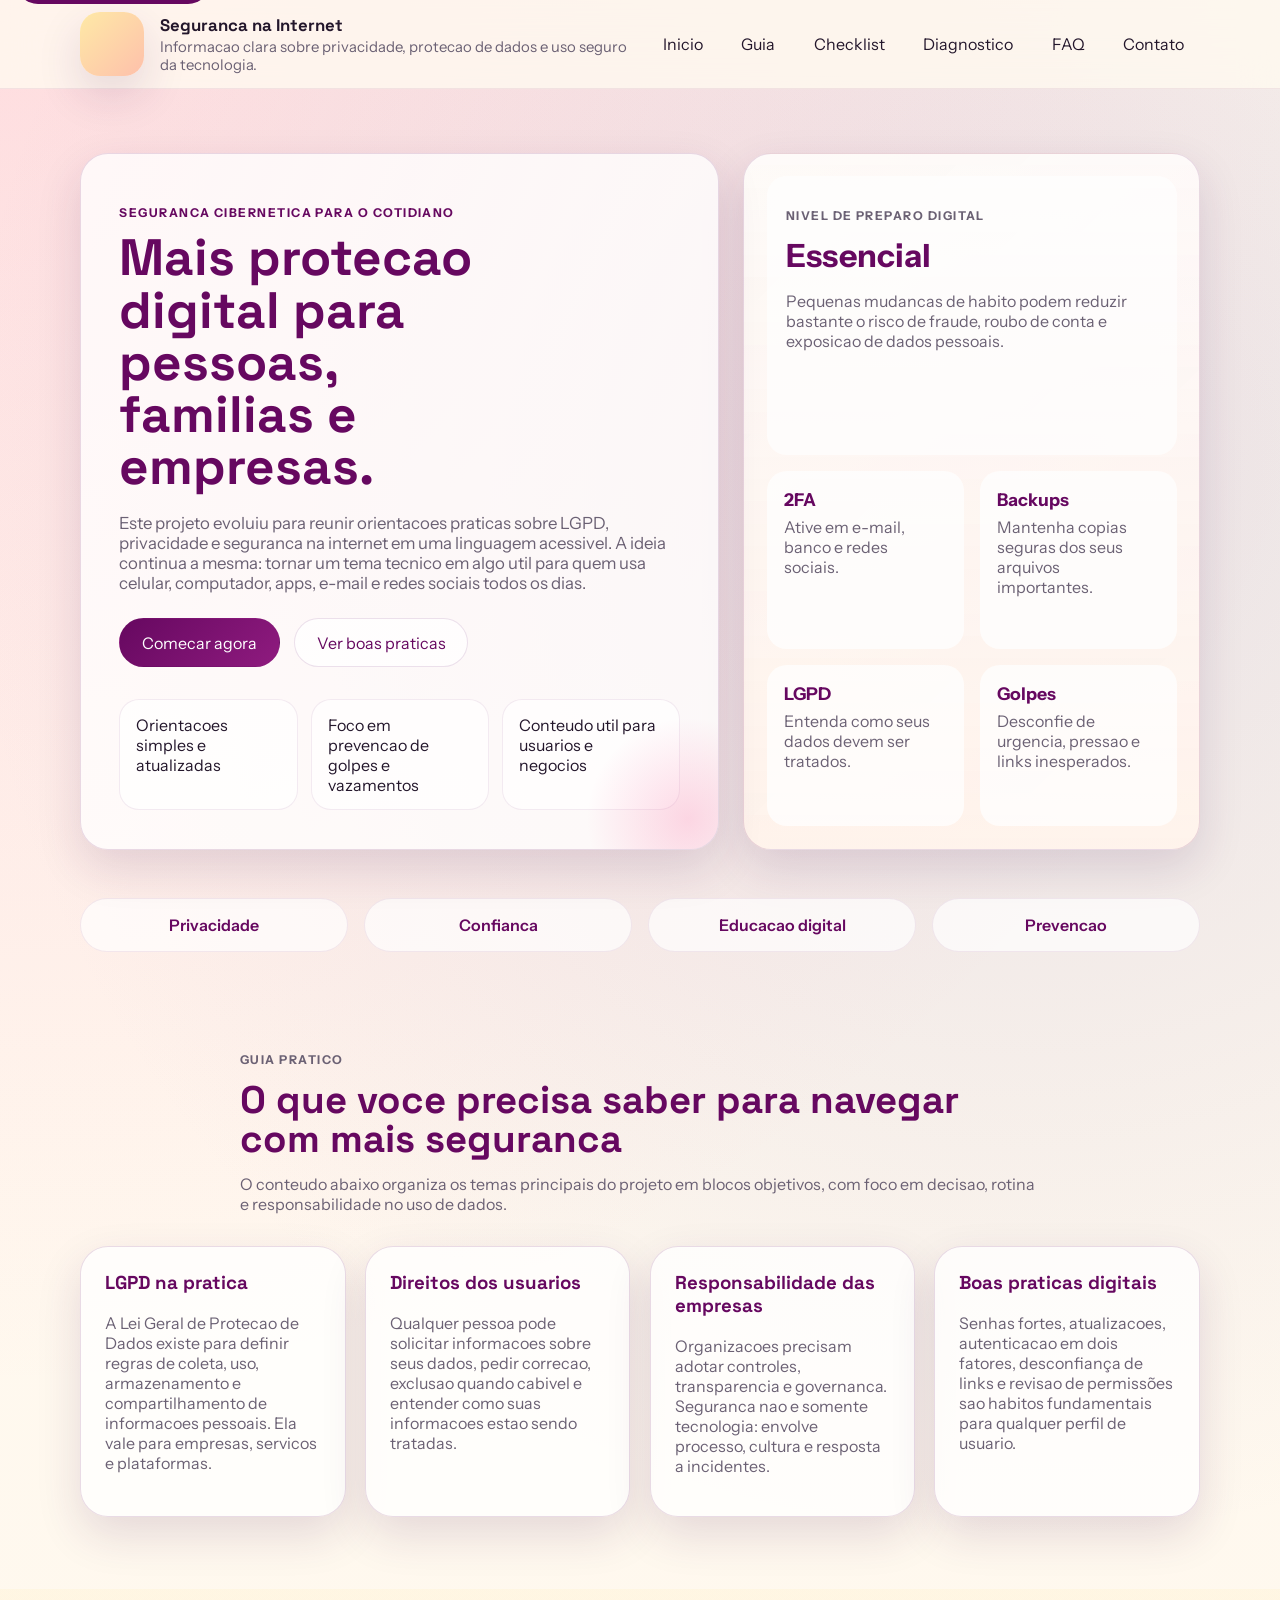
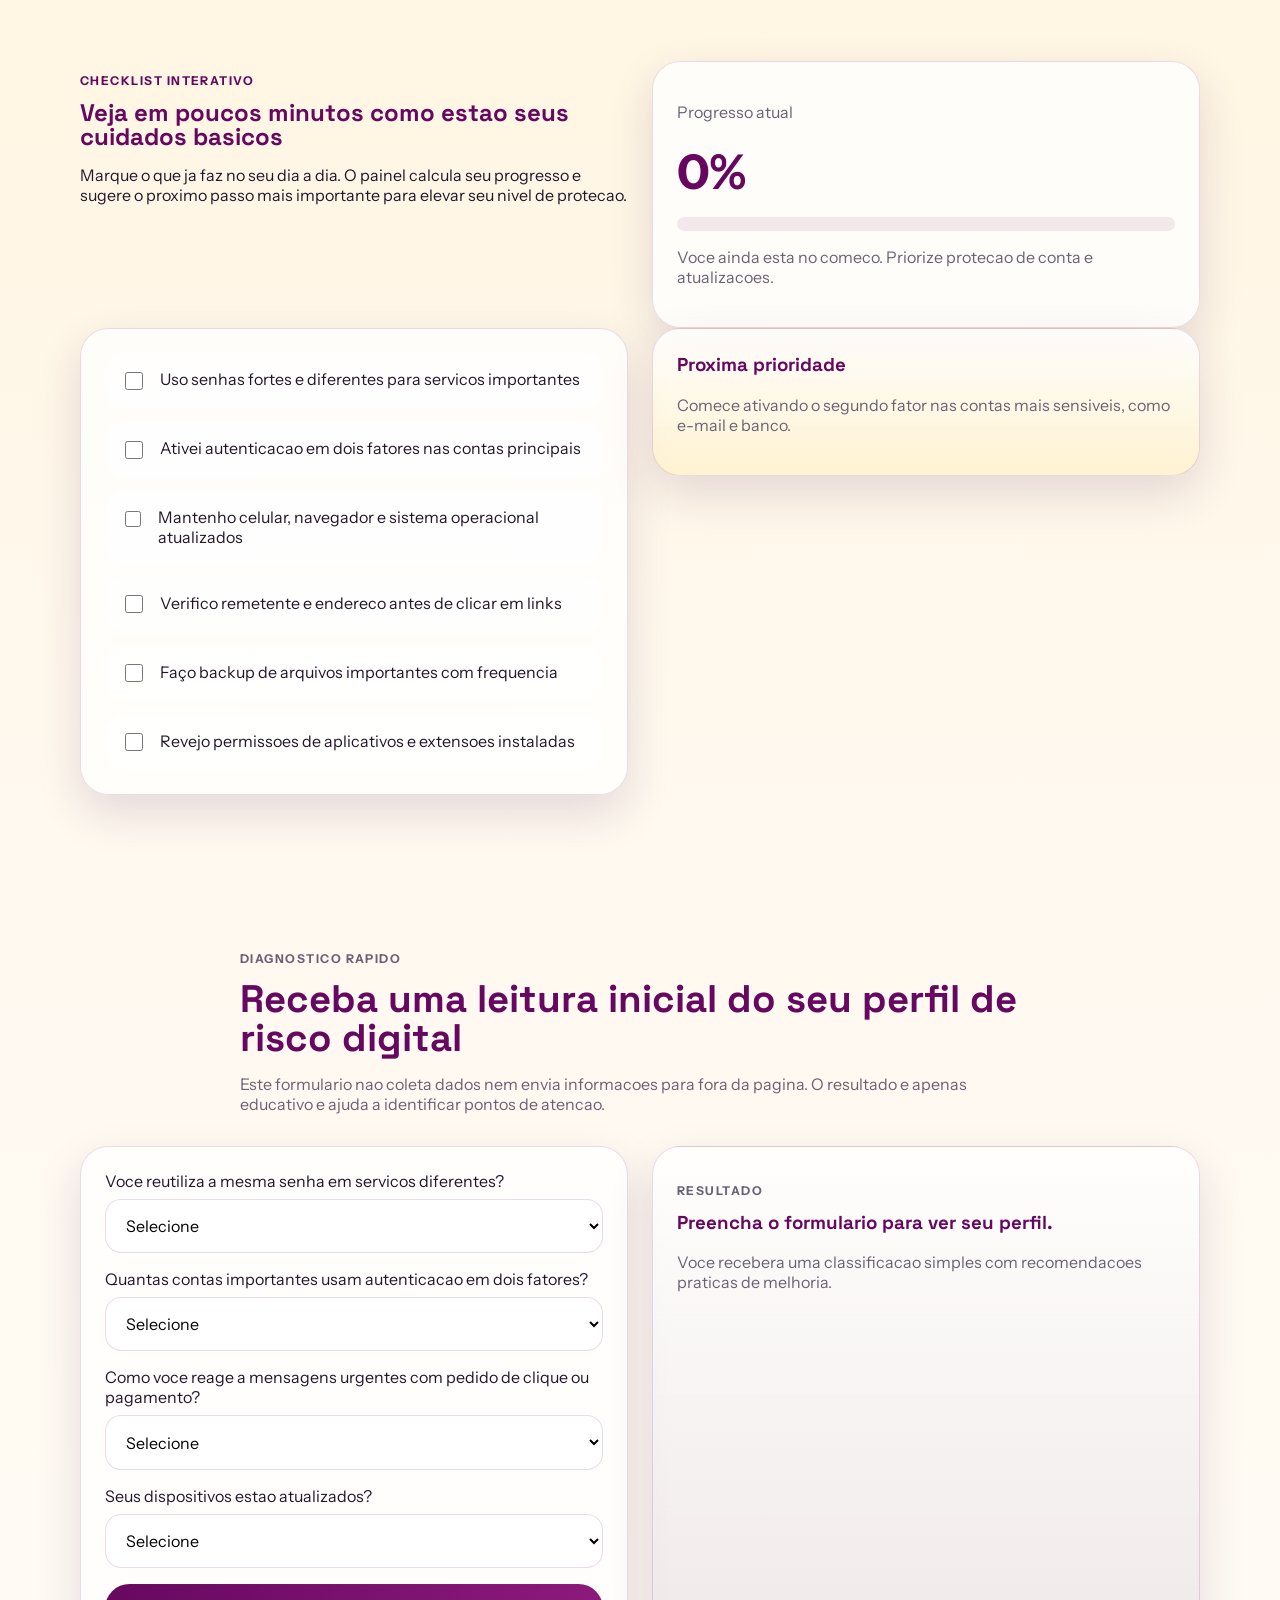
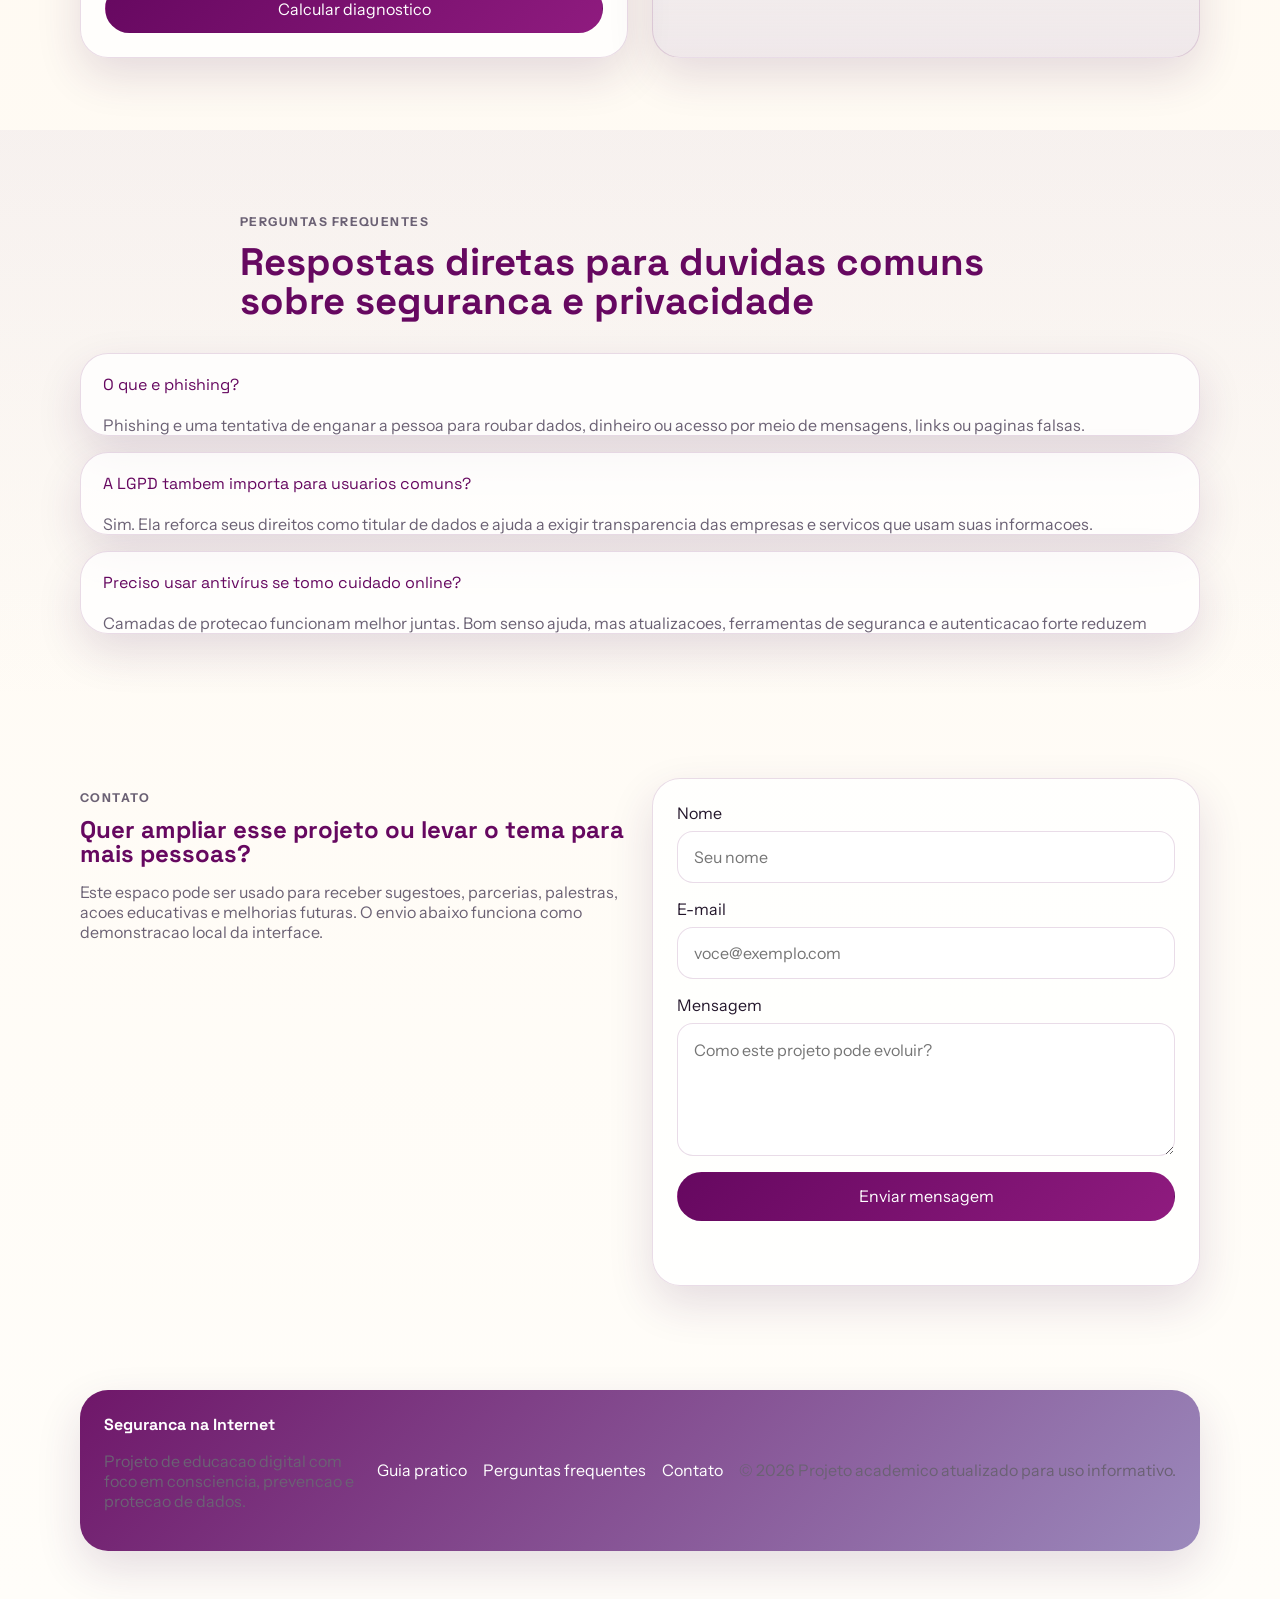
==== app-main/index.html @ 33f031e9 "Initial site setup" ====
<!DOCTYPE html>
<html lang="pt-BR">
<head>
  <meta charset="UTF-8">
  <meta name="viewport" content="width=device-width, initial-scale=1.0">
  <meta
    name="description"
    content="Conteudo acessivel sobre seguranca cibernetica, privacidade e boas praticas para quem usa computador e internet no dia a dia."
  >
  <title>Seguranca na Internet e LGPD</title>
  <link rel="preconnect" href="https://fonts.googleapis.com">
  <link rel="preconnect" href="https://fonts.gstatic.com" crossorigin>
  <link href="https://fonts.googleapis.com/css2?family=Instrument+Sans:wght@400;500;600;700&family=Space+Grotesk:wght@500;700&display=swap" rel="stylesheet">
  <link rel="stylesheet" href="style.css">
</head>
<body>
  <a class="skip-link" href="#conteudo">Pular para o conteudo</a>

  <header class="site-header">
    <div class="container topbar">
      <a class="brand" href="#inicio" aria-label="Voltar ao inicio">
        <span class="brand-mark" aria-hidden="true">
          <video class="brand-video" muted autoplay loop playsinline>
            <source src="logotipo.mp4" type="video/mp4">
          </video>
        </span>
        <span class="brand-copy">
          <strong>Seguranca na Internet</strong>
          <span>Informacao clara sobre privacidade, protecao de dados e uso seguro da tecnologia.</span>
        </span>
      </a>

      <button class="menu-toggle" type="button" aria-expanded="false" aria-controls="menu-principal">
        Menu
      </button>

      <nav class="site-nav" id="menu-principal" aria-label="Principal">
        <ul>
          <li><a href="#inicio">Inicio</a></li>
          <li><a href="#guia">Guia</a></li>
          <li><a href="#checklist">Checklist</a></li>
          <li><a href="#diagnostico">Diagnostico</a></li>
          <li><a href="#faq">FAQ</a></li>
          <li><a href="#contato">Contato</a></li>
        </ul>
      </nav>
    </div>
  </header>

  <main id="conteudo">
    <section class="hero" id="inicio">
      <div class="container hero-grid">
        <div class="hero-copy">
          <p class="eyebrow">Seguranca cibernetica para o cotidiano</p>
          <h1>Mais protecao digital para pessoas, familias e empresas.</h1>
          <p class="hero-text">
            Este projeto evoluiu para reunir orientacoes praticas sobre LGPD, privacidade e seguranca
            na internet em uma linguagem acessivel. A ideia continua a mesma: tornar um tema tecnico
            em algo util para quem usa celular, computador, apps, e-mail e redes sociais todos os dias.
          </p>
          <div class="hero-actions">
            <a class="button button-primary" href="#checklist">Comecar agora</a>
            <a class="button button-secondary" href="#guia">Ver boas praticas</a>
          </div>
          <ul class="hero-points" aria-label="Destaques da plataforma">
            <li>Orientacoes simples e atualizadas</li>
            <li>Foco em prevencao de golpes e vazamentos</li>
            <li>Conteudo util para usuarios e negocios</li>
          </ul>
        </div>

        <aside class="hero-panel" aria-label="Resumo rapido de confianca digital">
          <div class="signal-card">
            <p class="signal-label">Nivel de preparo digital</p>
            <strong>Essencial</strong>
            <p>
              Pequenas mudancas de habito podem reduzir bastante o risco de fraude, roubo de conta e
              exposicao de dados pessoais.
            </p>
          </div>
          <div class="stats-grid">
            <article>
              <strong>2FA</strong>
              <span>Ative em e-mail, banco e redes sociais.</span>
            </article>
            <article>
              <strong>Backups</strong>
              <span>Mantenha copias seguras dos seus arquivos importantes.</span>
            </article>
            <article>
              <strong>LGPD</strong>
              <span>Entenda como seus dados devem ser tratados.</span>
            </article>
            <article>
              <strong>Golpes</strong>
              <span>Desconfie de urgencia, pressao e links inesperados.</span>
            </article>
          </div>
        </aside>
      </div>
    </section>

    <section class="trust-band" aria-label="Principais pilares">
      <div class="container trust-band-grid">
        <p>Privacidade</p>
        <p>Confianca</p>
        <p>Educacao digital</p>
        <p>Prevencao</p>
      </div>
    </section>

    <section class="section" id="guia">
      <div class="container section-header">
        <p class="eyebrow">Guia pratico</p>
        <h2>O que voce precisa saber para navegar com mais seguranca</h2>
        <p>
          O conteudo abaixo organiza os temas principais do projeto em blocos objetivos, com foco em
          decisao, rotina e responsabilidade no uso de dados.
        </p>
      </div>

      <div class="container cards-grid">
        <article class="info-card">
          <h3>LGPD na pratica</h3>
          <p>
            A Lei Geral de Protecao de Dados existe para definir regras de coleta, uso, armazenamento
            e compartilhamento de informacoes pessoais. Ela vale para empresas, servicos e plataformas.
          </p>
        </article>
        <article class="info-card">
          <h3>Direitos dos usuarios</h3>
          <p>
            Qualquer pessoa pode solicitar informacoes sobre seus dados, pedir correcao, exclusao quando
            cabivel e entender como suas informacoes estao sendo tratadas.
          </p>
        </article>
        <article class="info-card">
          <h3>Responsabilidade das empresas</h3>
          <p>
            Organizacoes precisam adotar controles, transparencia e governanca. Seguranca nao e somente
            tecnologia: envolve processo, cultura e resposta a incidentes.
          </p>
        </article>
        <article class="info-card">
          <h3>Boas praticas digitais</h3>
          <p>
            Senhas fortes, atualizacoes, autenticacao em dois fatores, desconfiança de links e revisao
            de permissões sao habitos fundamentais para qualquer perfil de usuario.
          </p>
        </article>
      </div>
    </section>

    <section class="section section-accent" id="checklist">
      <div class="container section-split">
        <div>
          <p class="eyebrow">Checklist interativo</p>
          <h2>Veja em poucos minutos como estao seus cuidados basicos</h2>
          <p>
            Marque o que ja faz no seu dia a dia. O painel calcula seu progresso e sugere o proximo passo
            mais importante para elevar seu nivel de protecao.
          </p>
        </div>
        <div class="progress-card" aria-live="polite">
          <p>Progresso atual</p>
          <strong id="checklist-percent">0%</strong>
          <div class="progress-bar" aria-hidden="true">
            <span id="checklist-bar"></span>
          </div>
          <p id="checklist-summary">Marque os itens abaixo para receber um resumo.</p>
        </div>
      </div>

      <div class="container checklist-layout">
        <form class="checklist-card" id="security-checklist">
          <label><input type="checkbox" value="1"> Uso senhas fortes e diferentes para servicos importantes</label>
          <label><input type="checkbox" value="1"> Ativei autenticacao em dois fatores nas contas principais</label>
          <label><input type="checkbox" value="1"> Mantenho celular, navegador e sistema operacional atualizados</label>
          <label><input type="checkbox" value="1"> Verifico remetente e endereco antes de clicar em links</label>
          <label><input type="checkbox" value="1"> Faço backup de arquivos importantes com frequencia</label>
          <label><input type="checkbox" value="1"> Revejo permissoes de aplicativos e extensoes instaladas</label>
        </form>

        <aside class="tip-card" id="checklist-tip">
          <h3>Proxima prioridade</h3>
          <p>Comece ativando o segundo fator nas contas mais sensiveis, como e-mail e banco.</p>
        </aside>
      </div>
    </section>

    <section class="section" id="diagnostico">
      <div class="container section-header">
        <p class="eyebrow">Diagnostico rapido</p>
        <h2>Receba uma leitura inicial do seu perfil de risco digital</h2>
        <p>
          Este formulario nao coleta dados nem envia informacoes para fora da pagina. O resultado e apenas
          educativo e ajuda a identificar pontos de atencao.
        </p>
      </div>

      <div class="container diagnostic-layout">
        <form class="diagnostic-card" id="risk-form">
          <label>
            Voce reutiliza a mesma senha em servicos diferentes?
            <select name="passwordReuse" required>
              <option value="">Selecione</option>
              <option value="3">Sim, com frequencia</option>
              <option value="2">As vezes</option>
              <option value="0">Nao</option>
            </select>
          </label>

          <label>
            Quantas contas importantes usam autenticacao em dois fatores?
            <select name="twoFactor" required>
              <option value="">Selecione</option>
              <option value="3">Nenhuma</option>
              <option value="2">Algumas</option>
              <option value="0">Quase todas</option>
            </select>
          </label>

          <label>
            Como voce reage a mensagens urgentes com pedido de clique ou pagamento?
            <select name="phishing" required>
              <option value="">Selecione</option>
              <option value="3">Costumo agir rapido sem conferir</option>
              <option value="1">Confiro em alguns casos</option>
              <option value="0">Sempre valido antes</option>
            </select>
          </label>

          <label>
            Seus dispositivos estao atualizados?
            <select name="updates" required>
              <option value="">Selecione</option>
              <option value="3">Raramente</option>
              <option value="1">De vez em quando</option>
              <option value="0">Sim, mantenho atualizados</option>
            </select>
          </label>

          <button class="button button-primary" type="submit">Calcular diagnostico</button>
        </form>

        <aside class="result-card" id="risk-result" aria-live="polite">
          <p class="result-kicker">Resultado</p>
          <h3>Preencha o formulario para ver seu perfil.</h3>
          <p>Voce recebera uma classificacao simples com recomendacoes praticas de melhoria.</p>
        </aside>
      </div>
    </section>

    <section class="section section-soft" id="faq">
      <div class="container section-header">
        <p class="eyebrow">Perguntas frequentes</p>
        <h2>Respostas diretas para duvidas comuns sobre seguranca e privacidade</h2>
      </div>

      <div class="container faq-list">
        <article class="faq-item">
          <button class="faq-question" type="button" aria-expanded="false">
            O que e phishing?
          </button>
          <div class="faq-answer">
            <p>Phishing e uma tentativa de enganar a pessoa para roubar dados, dinheiro ou acesso por meio de mensagens, links ou paginas falsas.</p>
          </div>
        </article>

        <article class="faq-item">
          <button class="faq-question" type="button" aria-expanded="false">
            A LGPD tambem importa para usuarios comuns?
          </button>
          <div class="faq-answer">
            <p>Sim. Ela reforca seus direitos como titular de dados e ajuda a exigir transparencia das empresas e servicos que usam suas informacoes.</p>
          </div>
        </article>

        <article class="faq-item">
          <button class="faq-question" type="button" aria-expanded="false">
            Preciso usar antivírus se tomo cuidado online?
          </button>
          <div class="faq-answer">
            <p>Camadas de protecao funcionam melhor juntas. Bom senso ajuda, mas atualizacoes, ferramentas de seguranca e autenticacao forte reduzem risco real.</p>
          </div>
        </article>
      </div>
    </section>

    <section class="section" id="contato">
      <div class="container contact-layout">
        <div>
          <p class="eyebrow">Contato</p>
          <h2>Quer ampliar esse projeto ou levar o tema para mais pessoas?</h2>
          <p>
            Este espaco pode ser usado para receber sugestoes, parcerias, palestras, acoes educativas
            e melhorias futuras. O envio abaixo funciona como demonstracao local da interface.
          </p>
        </div>

        <form
          class="contact-card"
          id="contact-form"
          name="contato-site"
          method="POST"
          data-netlify="true"
          netlify-honeypot="bot-field"
          novalidate
        >
          <input type="hidden" name="form-name" value="contato-site">
          <p hidden>
            <label>
              Nao preencha este campo
              <input name="bot-field">
            </label>
          </p>
          <label>
            Nome
            <input type="text" name="name" placeholder="Seu nome" required>
          </label>
          <label>
            E-mail
            <input type="email" name="email" placeholder="voce@exemplo.com" required>
          </label>
          <label>
            Mensagem
            <textarea name="message" rows="5" placeholder="Como este projeto pode evoluir?" required></textarea>
          </label>
          <button class="button button-primary" type="submit">Enviar mensagem</button>
          <p class="form-feedback" id="contact-feedback" aria-live="polite"></p>
        </form>
      </div>
    </section>
  </main>

  <footer class="site-footer">
    <div class="container footer-content">
      <div>
        <strong>Seguranca na Internet</strong>
        <p>Projeto de educacao digital com foco em consciencia, prevencao e protecao de dados.</p>
      </div>
      <div class="footer-meta">
        <a href="#guia">Guia pratico</a>
        <a href="#faq">Perguntas frequentes</a>
        <a href="#contato">Contato</a>
      </div>
      <p class="footer-copy">&copy; <span id="current-year"></span> Projeto academico atualizado para uso informativo.</p>
    </div>
  </footer>

  <script src="script.js"></script>
</body>
</html>
---- app-main/style.css ----
:root {
  --cream: #fff7dc;
  --sand: #fee9a6;
  --peach: #fec0ab;
  --pink: #fa5894;
  --violet: #9380b7;
  --plum: #660860;
  --ink: #23162b;
  --muted: #6b6174;
  --surface: rgba(255, 255, 255, 0.76);
  --surface-strong: #fffdfa;
  --border: rgba(102, 8, 96, 0.14);
  --shadow: 0 18px 45px rgba(72, 29, 88, 0.14);
  --radius-lg: 28px;
  --radius-md: 20px;
  --radius-sm: 14px;
  --container: min(1120px, calc(100% - 2rem));
}

* {
  box-sizing: border-box;
}

html {
  scroll-behavior: smooth;
}

body {
  margin: 0;
  font-family: "Instrument Sans", sans-serif;
  color: var(--ink);
  background:
    radial-gradient(circle at top left, rgba(250, 88, 148, 0.18), transparent 28%),
    radial-gradient(circle at 80% 10%, rgba(147, 128, 183, 0.2), transparent 24%),
    linear-gradient(180deg, #fffaf0 0%, #fff8ee 40%, #fffdf9 100%);
}

a {
  color: inherit;
}

button,
input,
select,
textarea {
  font: inherit;
}

.skip-link {
  position: absolute;
  top: -40px;
  left: 16px;
  background: var(--plum);
  color: #fff;
  padding: 0.75rem 1rem;
  border-radius: 999px;
  z-index: 1000;
}

.skip-link:focus {
  top: 16px;
}

.container {
  width: var(--container);
  margin: 0 auto;
}

.site-header {
  position: sticky;
  top: 0;
  z-index: 20;
  backdrop-filter: blur(18px);
  background: rgba(255, 250, 240, 0.78);
  border-bottom: 1px solid rgba(102, 8, 96, 0.08);
}

.topbar {
  display: flex;
  align-items: center;
  justify-content: space-between;
  gap: 1rem;
  min-height: 88px;
}

.brand {
  display: flex;
  align-items: center;
  gap: 1rem;
  text-decoration: none;
  min-width: 0;
}

.brand-mark {
  width: 64px;
  height: 64px;
  border-radius: 20px;
  overflow: hidden;
  background: linear-gradient(135deg, var(--sand), var(--peach));
  box-shadow: var(--shadow);
  flex-shrink: 0;
}

.brand-video {
  width: 100%;
  height: 100%;
  object-fit: cover;
}

.brand-copy {
  display: grid;
  gap: 0.15rem;
}

.brand-copy strong,
.hero h1,
.section h2,
.info-card h3,
.tip-card h3,
.result-card h3,
.faq-question,
.site-footer strong {
  font-family: "Space Grotesk", sans-serif;
}

.brand-copy strong {
  font-size: 1.05rem;
}

.brand-copy span {
  color: var(--muted);
  font-size: 0.93rem;
  max-width: 36rem;
}

.site-nav ul {
  display: flex;
  align-items: center;
  gap: 0.4rem;
  list-style: none;
  margin: 0;
  padding: 0;
}

.site-nav a,
.footer-meta a {
  text-decoration: none;
}

.site-nav a {
  display: inline-flex;
  align-items: center;
  justify-content: center;
  padding: 0.7rem 1rem;
  border-radius: 999px;
  color: var(--ink);
  transition: background-color 180ms ease, color 180ms ease, transform 180ms ease;
}

.site-nav a:hover,
.site-nav a:focus-visible,
.footer-meta a:hover,
.footer-meta a:focus-visible,
.button:hover,
.button:focus-visible,
.faq-question:hover,
.faq-question:focus-visible {
  outline: none;
  transform: translateY(-1px);
}

.site-nav a:hover,
.site-nav a:focus-visible {
  background: rgba(102, 8, 96, 0.08);
  color: var(--plum);
}

.menu-toggle {
  display: none;
  border: 0;
  background: var(--plum);
  color: #fff;
  padding: 0.8rem 1rem;
  border-radius: 999px;
}

.hero {
  padding: 4rem 0 3rem;
}

.hero-grid,
.section-split,
.diagnostic-layout,
.contact-layout,
.checklist-layout {
  display: grid;
  gap: 1.5rem;
}

.hero-grid {
  grid-template-columns: 1.4fr 1fr;
  align-items: stretch;
}

.hero-copy,
.hero-panel,
.progress-card,
.checklist-card,
.tip-card,
.diagnostic-card,
.result-card,
.contact-card,
.info-card,
.faq-item {
  background: var(--surface);
  border: 1px solid var(--border);
  box-shadow: var(--shadow);
  border-radius: var(--radius-lg);
}

.hero-copy {
  padding: 2.4rem;
  position: relative;
  overflow: hidden;
}

.hero-copy::after {
  content: "";
  position: absolute;
  inset: auto -80px -80px auto;
  width: 220px;
  height: 220px;
  background: radial-gradient(circle, rgba(250, 88, 148, 0.22), transparent 65%);
}

.eyebrow,
.result-kicker,
.signal-label {
  text-transform: uppercase;
  letter-spacing: 0.12em;
  font-size: 0.76rem;
  color: var(--plum);
  margin-bottom: 0.8rem;
  font-weight: 700;
}

.hero h1,
.section h2 {
  margin: 0;
  line-height: 1.02;
  color: var(--plum);
}

.hero h1 {
  font-size: clamp(2.4rem, 4vw, 4.7rem);
  max-width: 12ch;
}

.hero-text,
.section-header p,
.signal-card p,
.stats-grid span,
.info-card p,
.tip-card p,
.result-card p,
.contact-layout p,
.site-footer p,
.faq-answer p,
.progress-card p {
  color: var(--muted);
}

.hero-text {
  font-size: 1.05rem;
  max-width: 58ch;
  margin: 1.2rem 0 0;
}

.hero-actions {
  display: flex;
  flex-wrap: wrap;
  gap: 0.9rem;
  margin-top: 1.6rem;
}

.button {
  display: inline-flex;
  align-items: center;
  justify-content: center;
  gap: 0.45rem;
  min-height: 48px;
  padding: 0.85rem 1.35rem;
  border-radius: 999px;
  text-decoration: none;
  border: 1px solid transparent;
  cursor: pointer;
  transition: transform 180ms ease, box-shadow 180ms ease, background-color 180ms ease;
}

.button-primary {
  background: linear-gradient(135deg, var(--plum), #8f1b7f);
  color: #fff;
}

.button-secondary {
  background: rgba(255, 255, 255, 0.75);
  color: var(--plum);
  border-color: rgba(102, 8, 96, 0.12);
}

.hero-points {
  display: grid;
  grid-template-columns: repeat(3, minmax(0, 1fr));
  gap: 0.8rem;
  list-style: none;
  padding: 0;
  margin: 2rem 0 0;
}

.hero-points li {
  padding: 0.9rem 1rem;
  border-radius: var(--radius-md);
  background: rgba(255, 255, 255, 0.7);
  border: 1px solid rgba(102, 8, 96, 0.08);
}

.hero-panel {
  padding: 1.4rem;
  display: grid;
  gap: 1rem;
  background:
    linear-gradient(180deg, rgba(255, 255, 255, 0.84), rgba(255, 244, 236, 0.96)),
    linear-gradient(135deg, rgba(254, 233, 166, 0.25), rgba(250, 88, 148, 0.18));
}

.signal-card {
  padding: 1.2rem;
  border-radius: var(--radius-md);
  background: rgba(255, 255, 255, 0.68);
}

.signal-card strong {
  font-size: 2rem;
  color: var(--plum);
}

.stats-grid {
  display: grid;
  grid-template-columns: repeat(2, minmax(0, 1fr));
  gap: 1rem;
}

.stats-grid article {
  padding: 1.1rem;
  border-radius: var(--radius-md);
  background: rgba(255, 255, 255, 0.74);
  min-height: 126px;
}

.stats-grid strong {
  display: block;
  margin-bottom: 0.45rem;
  color: var(--plum);
  font-size: 1.1rem;
}

.trust-band {
  padding: 0 0 1rem;
}

.trust-band-grid {
  display: grid;
  grid-template-columns: repeat(4, minmax(0, 1fr));
  gap: 1rem;
}

.trust-band-grid p {
  margin: 0;
  padding: 1rem 1.2rem;
  border-radius: 999px;
  text-align: center;
  font-weight: 600;
  color: var(--plum);
  background: rgba(255, 255, 255, 0.68);
  border: 1px solid rgba(102, 8, 96, 0.08);
}

.section {
  padding: 4.5rem 0;
}

.section-accent {
  background: linear-gradient(180deg, rgba(254, 233, 166, 0.16), rgba(255, 255, 255, 0));
}

.section-soft {
  background: linear-gradient(180deg, rgba(147, 128, 183, 0.08), rgba(255, 255, 255, 0));
}

.section-header {
  max-width: 800px;
  margin-bottom: 2rem;
}

.section-header h2 {
  font-size: clamp(2rem, 3vw, 3.2rem);
}

.cards-grid {
  display: grid;
  grid-template-columns: repeat(4, minmax(0, 1fr));
  gap: 1.2rem;
}

.info-card {
  padding: 1.5rem;
}

.info-card h3,
.tip-card h3,
.result-card h3 {
  margin-top: 0;
  color: var(--plum);
}

.section-split,
.checklist-layout,
.diagnostic-layout,
.contact-layout {
  grid-template-columns: repeat(2, minmax(0, 1fr));
  align-items: start;
}

.progress-card,
.tip-card,
.result-card,
.contact-card,
.diagnostic-card,
.checklist-card {
  padding: 1.5rem;
}

.progress-card strong {
  display: inline-block;
  margin: 0.3rem 0 1rem;
  font-size: 3rem;
  color: var(--plum);
}

.progress-bar {
  width: 100%;
  height: 14px;
  border-radius: 999px;
  background: rgba(102, 8, 96, 0.08);
  overflow: hidden;
}

.progress-bar span {
  display: block;
  width: 0;
  height: 100%;
  border-radius: inherit;
  background: linear-gradient(90deg, var(--pink), var(--plum));
  transition: width 220ms ease;
}

.checklist-card {
  display: grid;
  gap: 0.85rem;
}

.checklist-card label {
  display: flex;
  align-items: flex-start;
  gap: 0.85rem;
  padding: 1rem;
  border-radius: var(--radius-md);
  background: rgba(255, 255, 255, 0.78);
  cursor: pointer;
}

.checklist-card input {
  accent-color: var(--plum);
  inline-size: 18px;
  block-size: 18px;
  margin-top: 0.15rem;
}

.tip-card {
  background: linear-gradient(180deg, rgba(255, 255, 255, 0.9), rgba(254, 233, 166, 0.34));
}

.diagnostic-card,
.contact-card {
  display: grid;
  gap: 1rem;
}

.diagnostic-card label,
.contact-card label {
  display: grid;
  gap: 0.5rem;
  color: var(--ink);
}

.diagnostic-card select,
.contact-card input,
.contact-card textarea {
  width: 100%;
  border: 1px solid rgba(102, 8, 96, 0.14);
  border-radius: 16px;
  background: rgba(255, 255, 255, 0.85);
  padding: 0.95rem 1rem;
}

.diagnostic-card select:focus,
.contact-card input:focus,
.contact-card textarea:focus {
  outline: 2px solid rgba(250, 88, 148, 0.24);
  border-color: rgba(102, 8, 96, 0.3);
}

.result-card {
  min-height: 100%;
  background: linear-gradient(180deg, rgba(255, 255, 255, 0.84), rgba(147, 128, 183, 0.14));
}

.result-card[data-level="baixo"] {
  background: linear-gradient(180deg, rgba(255, 255, 255, 0.88), rgba(254, 233, 166, 0.28));
}

.result-card[data-level="medio"] {
  background: linear-gradient(180deg, rgba(255, 255, 255, 0.88), rgba(250, 88, 148, 0.18));
}

.result-card[data-level="alto"] {
  background: linear-gradient(180deg, rgba(255, 255, 255, 0.88), rgba(102, 8, 96, 0.18));
}

.faq-list {
  display: grid;
  gap: 1rem;
}

.faq-item {
  overflow: hidden;
}

.faq-question {
  width: 100%;
  text-align: left;
  padding: 1.25rem 1.4rem;
  border: 0;
  background: transparent;
  color: var(--plum);
  font-size: 1rem;
  cursor: pointer;
}

.faq-answer {
  display: grid;
  grid-template-rows: 0fr;
  transition: grid-template-rows 220ms ease;
}

.faq-answer p {
  overflow: hidden;
  margin: 0;
  padding: 0 1.4rem 1.25rem;
}

.faq-item.is-open .faq-answer {
  grid-template-rows: 1fr;
}

.form-feedback {
  min-height: 1.5rem;
  margin: 0;
  color: var(--plum);
  font-weight: 600;
}

.site-footer {
  padding: 2rem 0 3rem;
}

.footer-content {
  display: grid;
  grid-template-columns: 1.4fr auto auto;
  gap: 1rem;
  align-items: center;
  padding: 1.5rem;
  border-radius: var(--radius-lg);
  background: linear-gradient(135deg, rgba(102, 8, 96, 0.94), rgba(147, 128, 183, 0.92));
  color: #fff;
  box-shadow: var(--shadow);
}

.footer-meta {
  display: flex;
  flex-wrap: wrap;
  gap: 1rem;
}

.footer-copy {
  text-align: right;
}

@media (max-width: 980px) {
  .hero-grid,
  .cards-grid,
  .section-split,
  .checklist-layout,
  .diagnostic-layout,
  .contact-layout,
  .footer-content,
  .trust-band-grid {
    grid-template-columns: 1fr 1fr;
  }

  .cards-grid {
    grid-template-columns: repeat(2, minmax(0, 1fr));
  }

  .footer-content {
    grid-template-columns: 1fr;
  }

  .footer-copy {
    text-align: left;
  }
}

@media (max-width: 760px) {
  .topbar {
    flex-wrap: wrap;
    padding: 0.9rem 0;
  }

  .brand {
    flex: 1;
  }

  .brand-copy span {
    display: none;
  }

  .menu-toggle {
    display: inline-flex;
  }

  .site-nav {
    display: none;
    width: 100%;
  }

  .site-nav.is-open {
    display: block;
  }

  .site-nav ul,
  .hero-points,
  .hero-grid,
  .cards-grid,
  .section-split,
  .checklist-layout,
  .diagnostic-layout,
  .contact-layout,
  .trust-band-grid {
    grid-template-columns: 1fr;
  }

  .site-nav ul {
    display: grid;
    gap: 0.4rem;
    padding-bottom: 0.4rem;
  }

  .site-nav a {
    justify-content: flex-start;
    background: rgba(255, 255, 255, 0.65);
  }

  .hero {
    padding-top: 2rem;
  }

  .hero-copy,
  .hero-panel,
  .progress-card,
  .checklist-card,
  .tip-card,
  .diagnostic-card,
  .result-card,
  .contact-card,
  .info-card,
  .faq-item,
  .footer-content {
    border-radius: 22px;
  }

  .section {
    padding: 3.5rem 0;
  }
}

@media (prefers-reduced-motion: reduce) {
  html {
    scroll-behavior: auto;
  }

  *,
  *::before,
  *::after {
    animation: none !important;
    transition: none !important;
  }
}
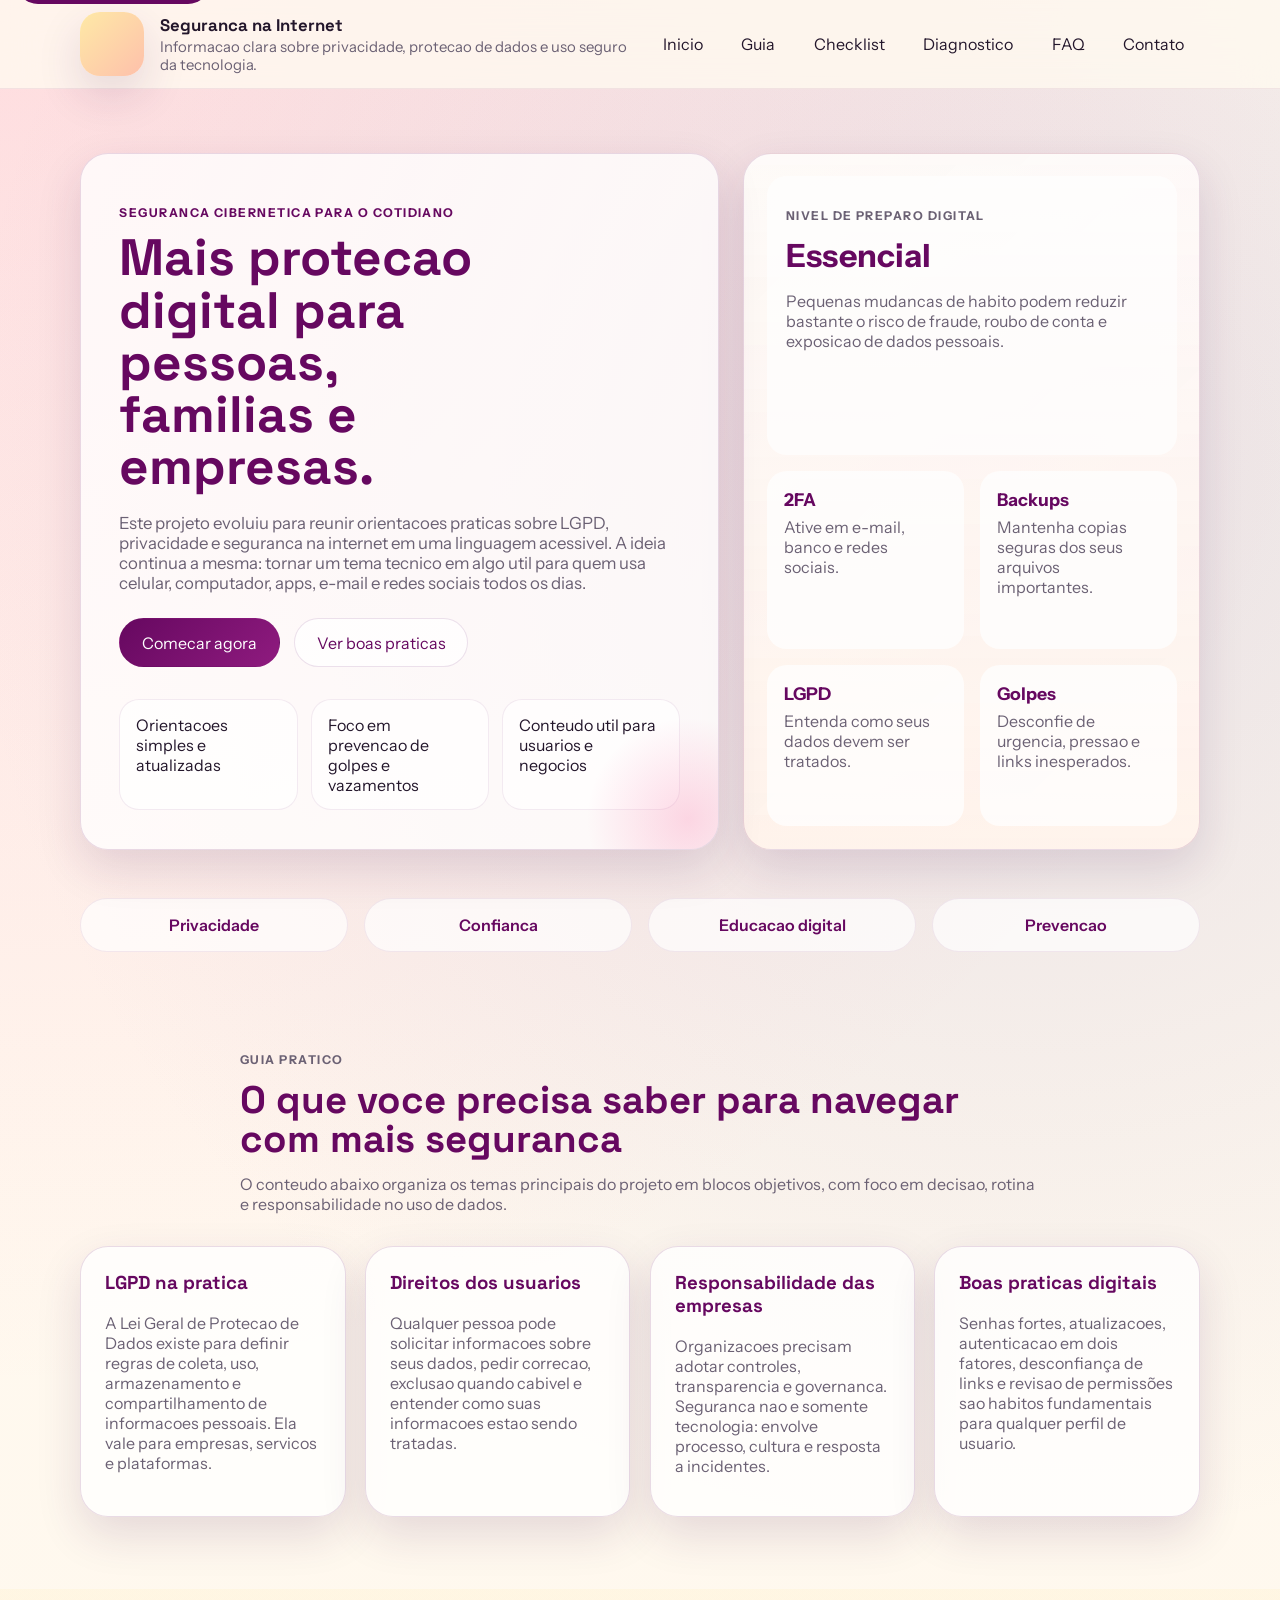
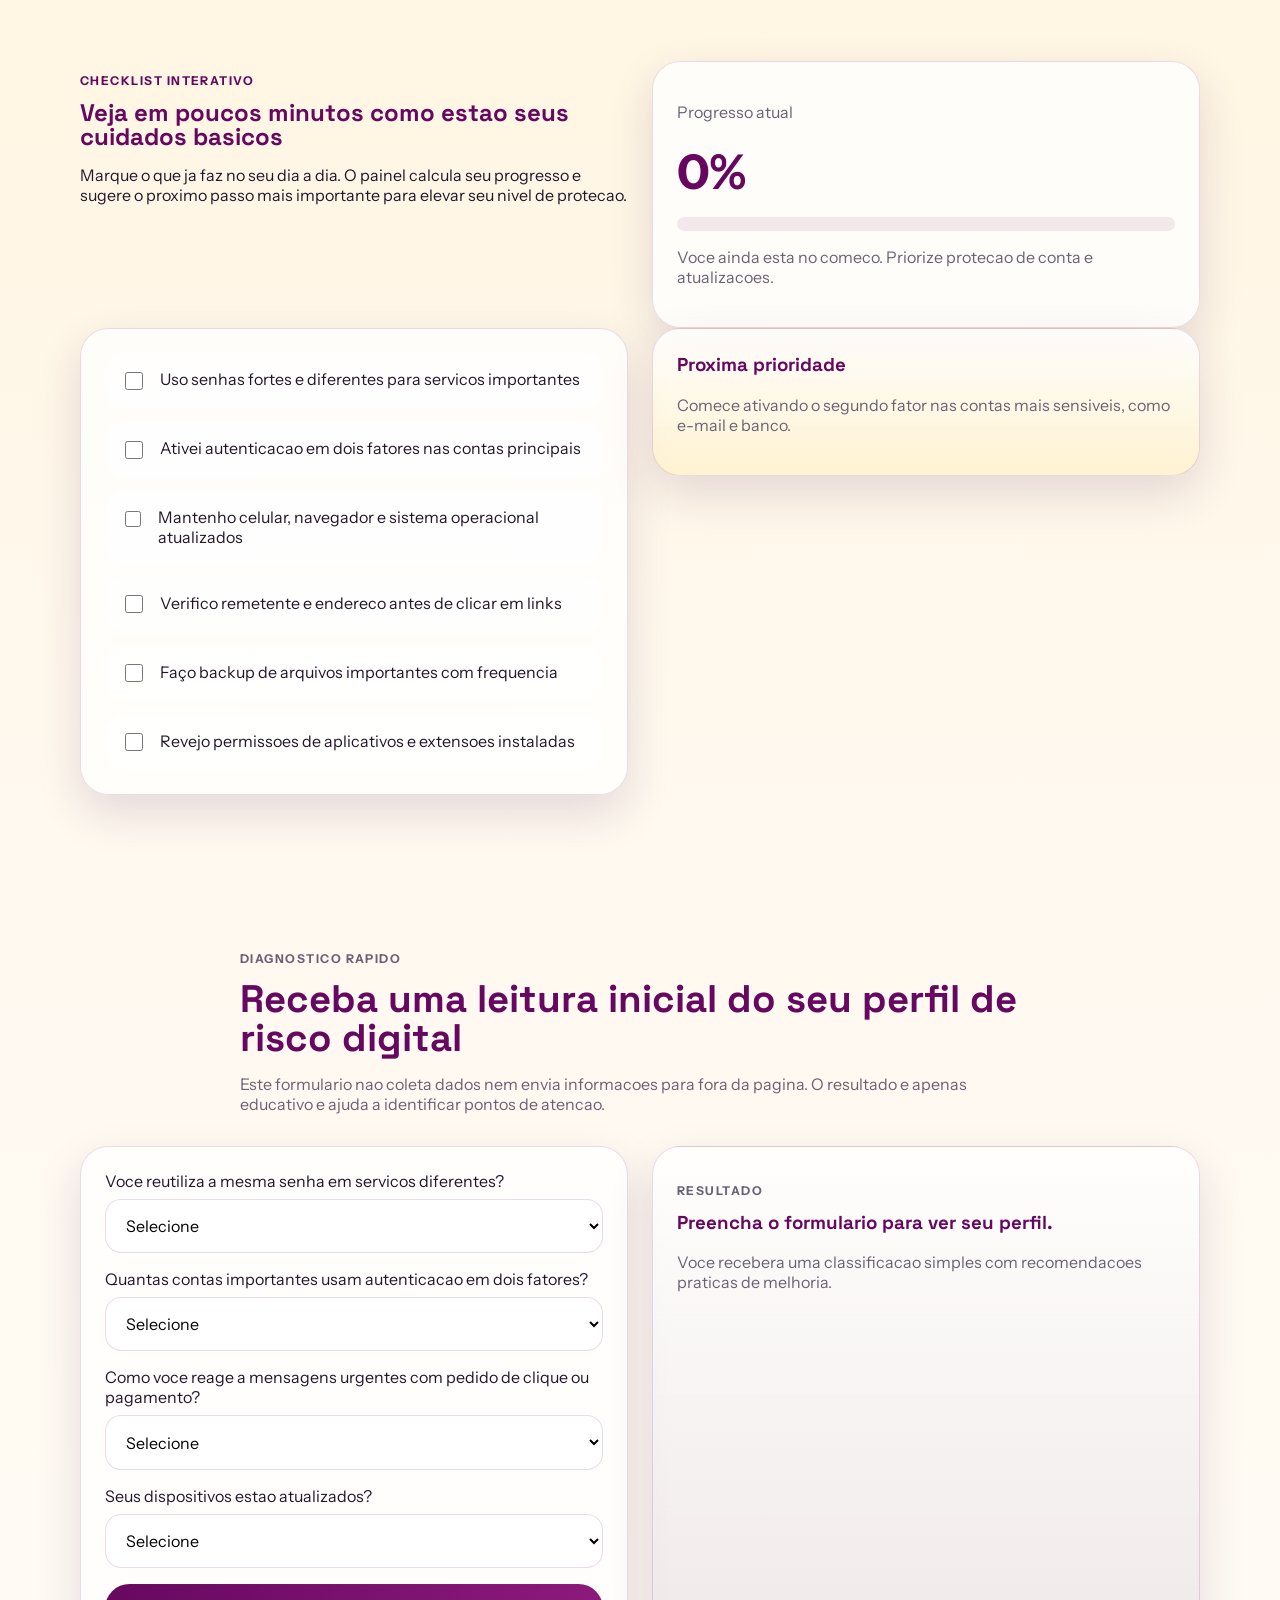
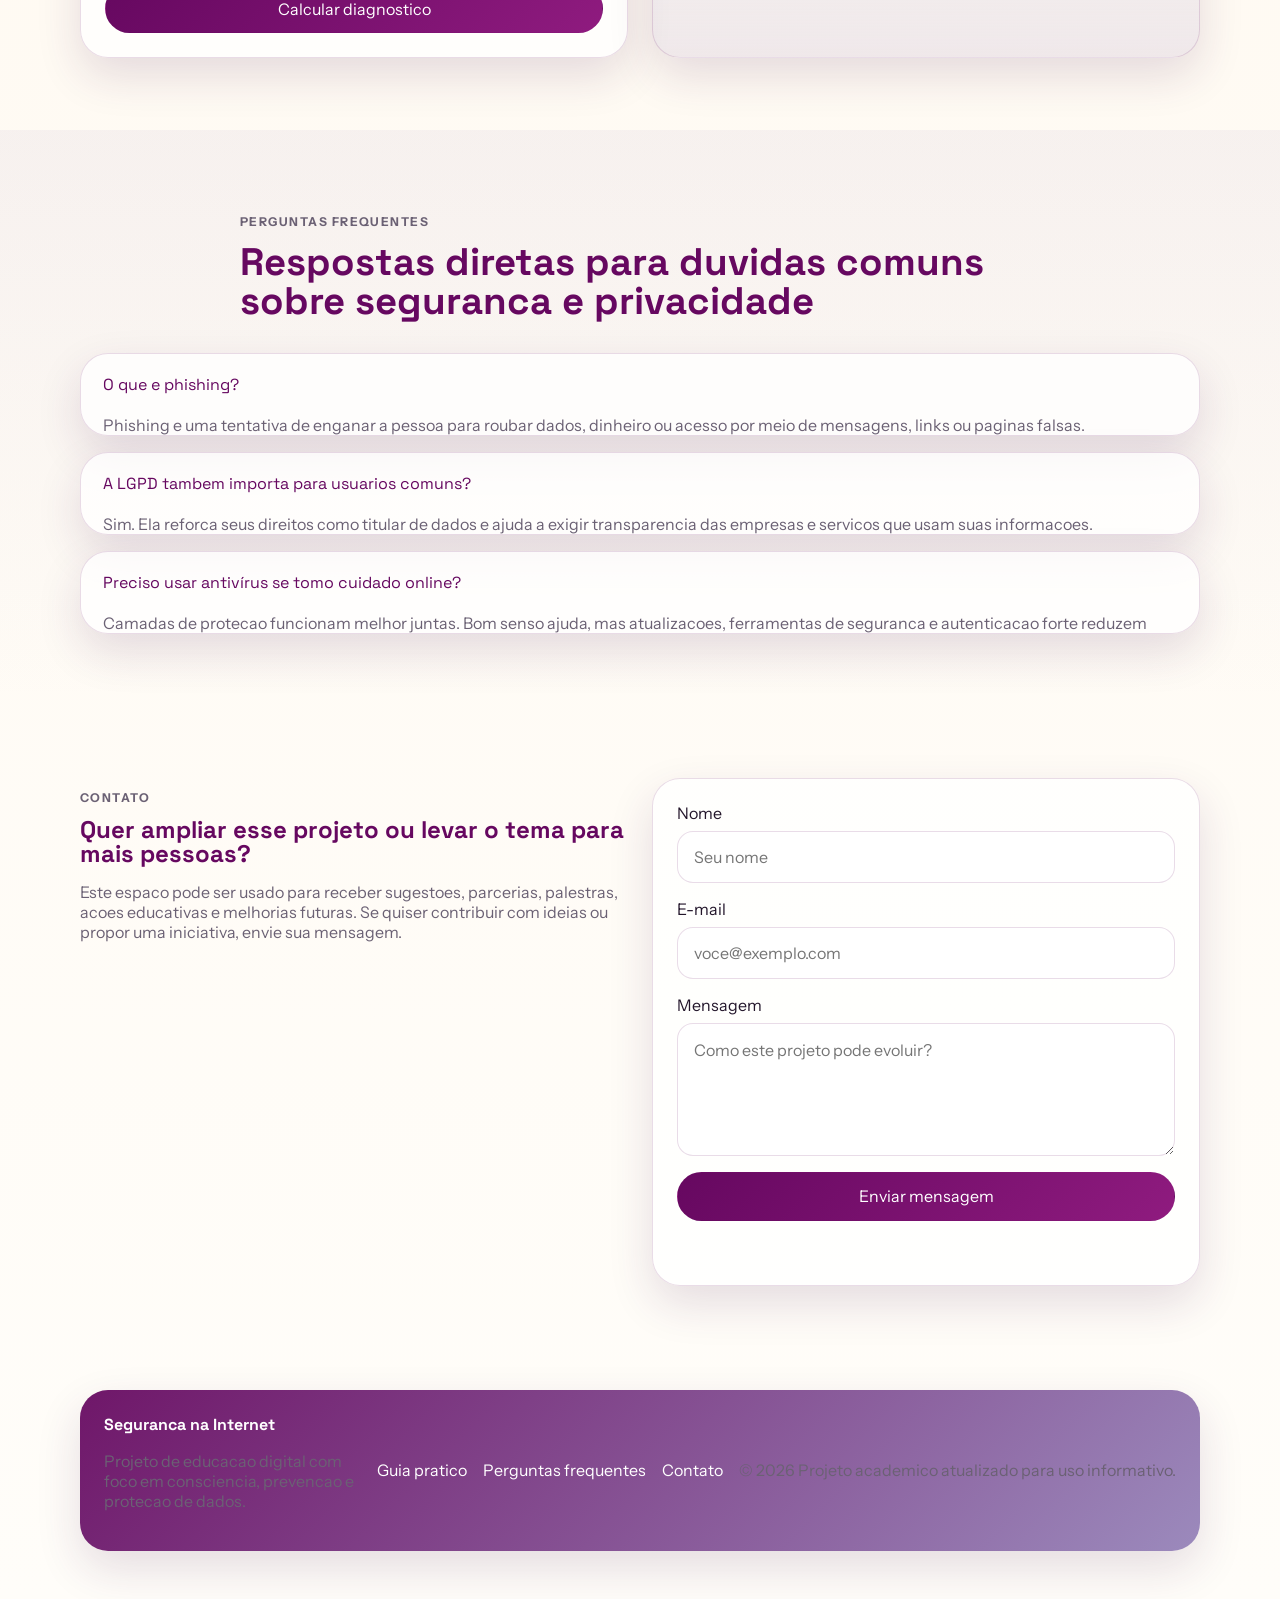
==== commit 82760013: "Add SEO and social sharing assets" ====
--- a/app-main/index.html
+++ b/app-main/index.html
@@ -3,15 +3,44 @@
 <head>
   <meta charset="UTF-8">
   <meta name="viewport" content="width=device-width, initial-scale=1.0">
+  <meta name="robots" content="index,follow">
+  <meta name="author" content="Seguro App">
+  <meta name="theme-color" content="#660860">
   <meta
     name="description"
-    content="Conteudo acessivel sobre seguranca cibernetica, privacidade e boas praticas para quem usa computador e internet no dia a dia."
+    content="Aprenda boas praticas de seguranca cibernetica, privacidade e LGPD com orientacoes claras para o dia a dia de usuarios, familias e empresas."
   >
-  <title>Seguranca na Internet e LGPD</title>
+  <title>Seguro App | Seguranca na Internet e LGPD</title>
+  <link rel="canonical" href="https://seguroapp.netlify.app/">
+  <link rel="icon" href="favicon.svg" type="image/svg+xml">
+  <link rel="apple-touch-icon" href="favicon.svg">
+  <meta property="og:type" content="website">
+  <meta property="og:locale" content="pt_BR">
+  <meta property="og:site_name" content="Seguro App">
+  <meta property="og:title" content="Seguro App | Seguranca na Internet e LGPD">
+  <meta property="og:description" content="Conteudo acessivel sobre seguranca cibernetica, privacidade e protecao de dados para quem usa internet no dia a dia.">
+  <meta property="og:url" content="https://seguroapp.netlify.app/">
+  <meta property="og:image" content="https://seguroapp.netlify.app/preview-card.png">
+  <meta property="og:image:width" content="1200">
+  <meta property="og:image:height" content="630">
+  <meta property="twitter:card" content="summary_large_image">
+  <meta property="twitter:title" content="Seguro App | Seguranca na Internet e LGPD">
+  <meta property="twitter:description" content="Orientacoes simples sobre golpes, privacidade, LGPD e protecao digital para usuarios e empresas.">
+  <meta property="twitter:image" content="https://seguroapp.netlify.app/preview-card.png">
   <link rel="preconnect" href="https://fonts.googleapis.com">
   <link rel="preconnect" href="https://fonts.gstatic.com" crossorigin>
   <link href="https://fonts.googleapis.com/css2?family=Instrument+Sans:wght@400;500;600;700&family=Space+Grotesk:wght@500;700&display=swap" rel="stylesheet">
   <link rel="stylesheet" href="style.css">
+  <script type="application/ld+json">
+    {
+      "@context": "https://schema.org",
+      "@type": "WebSite",
+      "name": "Seguro App",
+      "url": "https://seguroapp.netlify.app/",
+      "description": "Projeto de educacao digital com foco em seguranca cibernetica, privacidade e LGPD.",
+      "inLanguage": "pt-BR"
+    }
+  </script>
 </head>
 <body>
   <a class="skip-link" href="#conteudo">Pular para o conteudo</a>
@@ -294,7 +323,7 @@
           <h2>Quer ampliar esse projeto ou levar o tema para mais pessoas?</h2>
           <p>
             Este espaco pode ser usado para receber sugestoes, parcerias, palestras, acoes educativas
-            e melhorias futuras. O envio abaixo funciona como demonstracao local da interface.
+            e melhorias futuras. Se quiser contribuir com ideias ou propor uma iniciativa, envie sua mensagem.
           </p>
         </div>
 
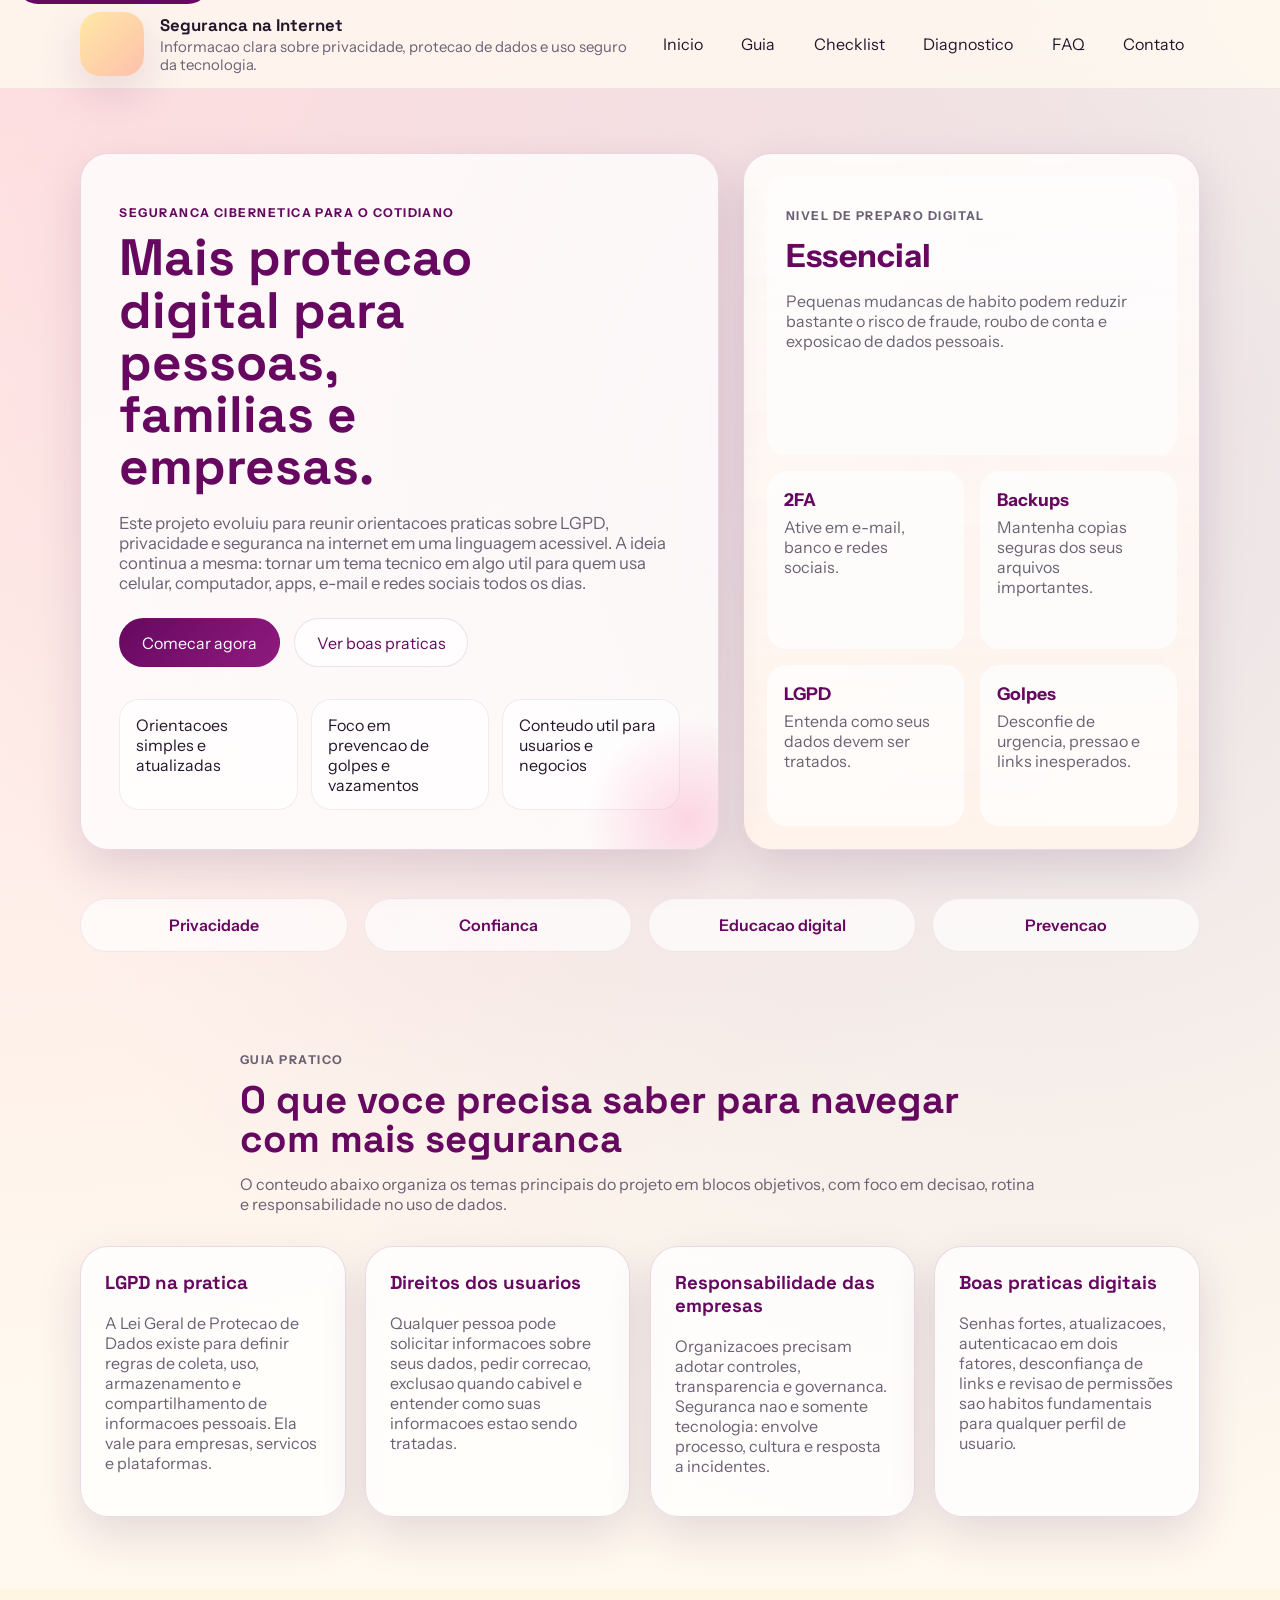
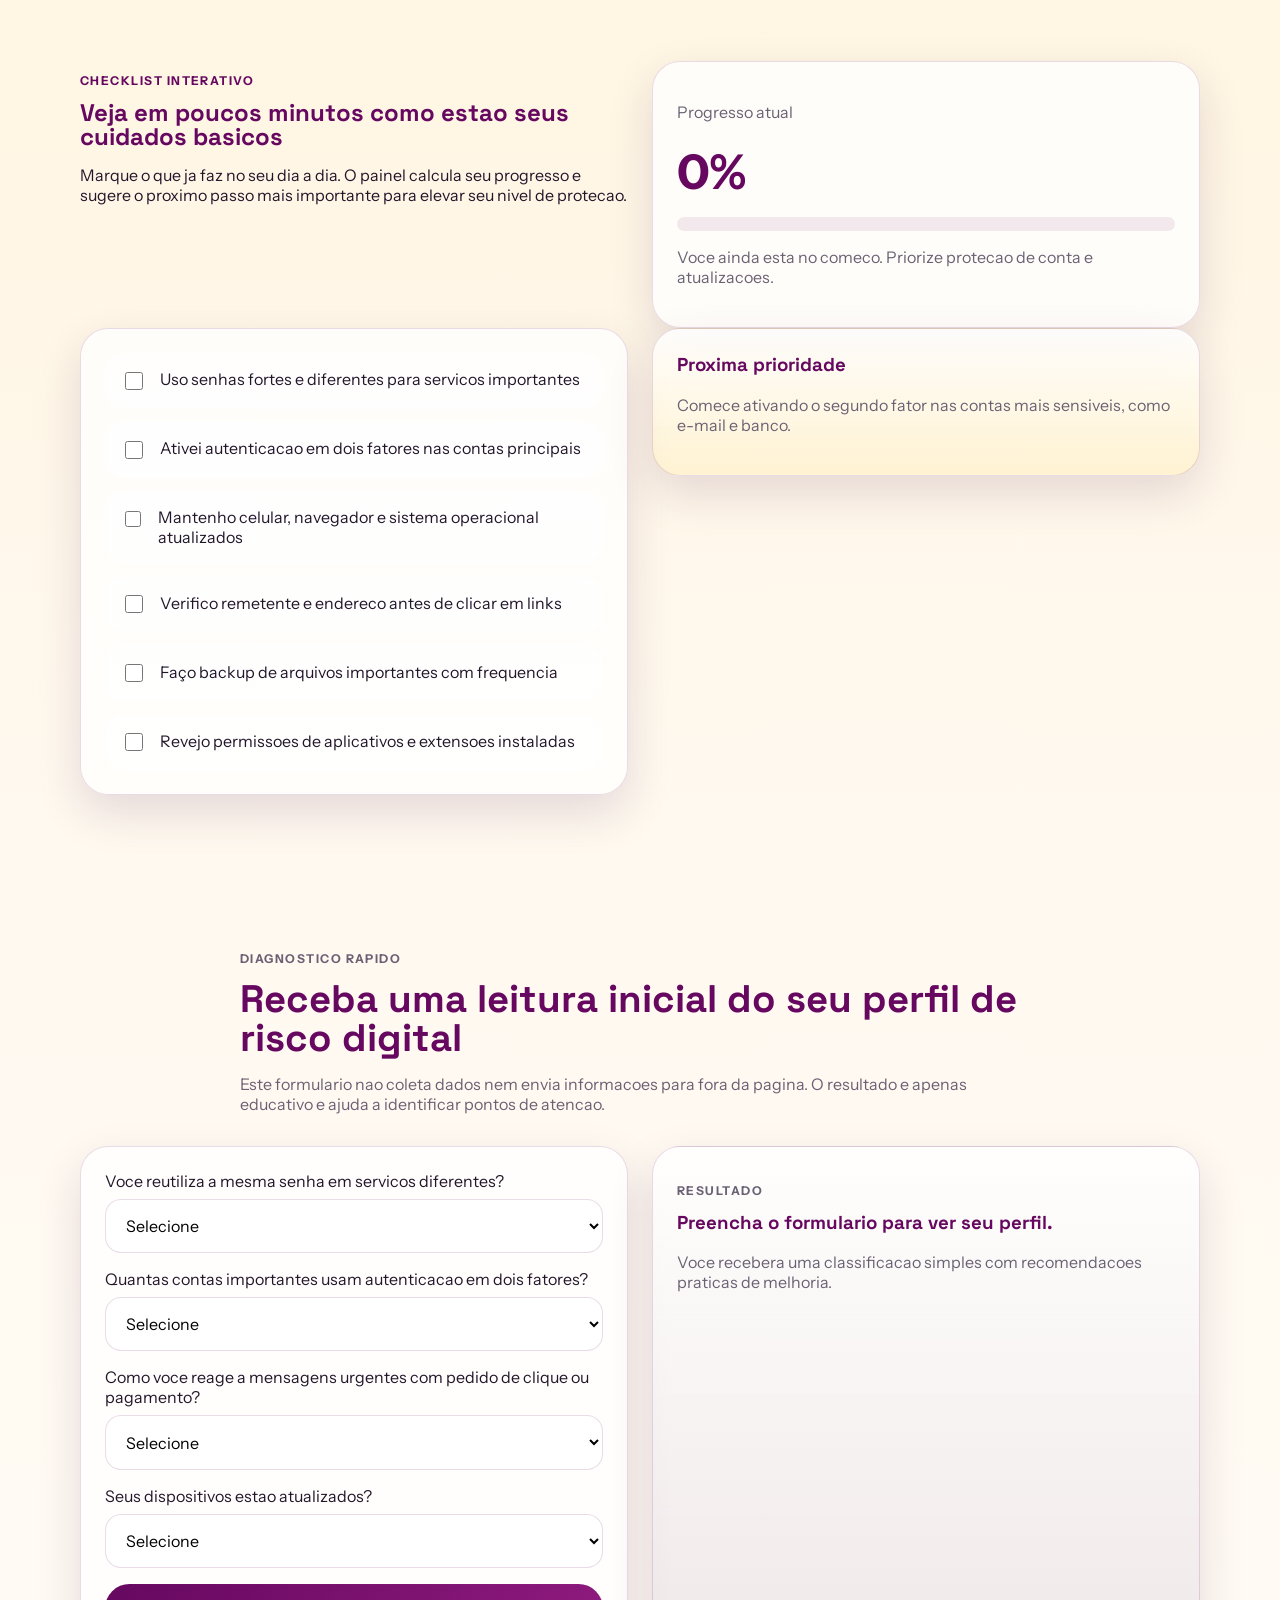
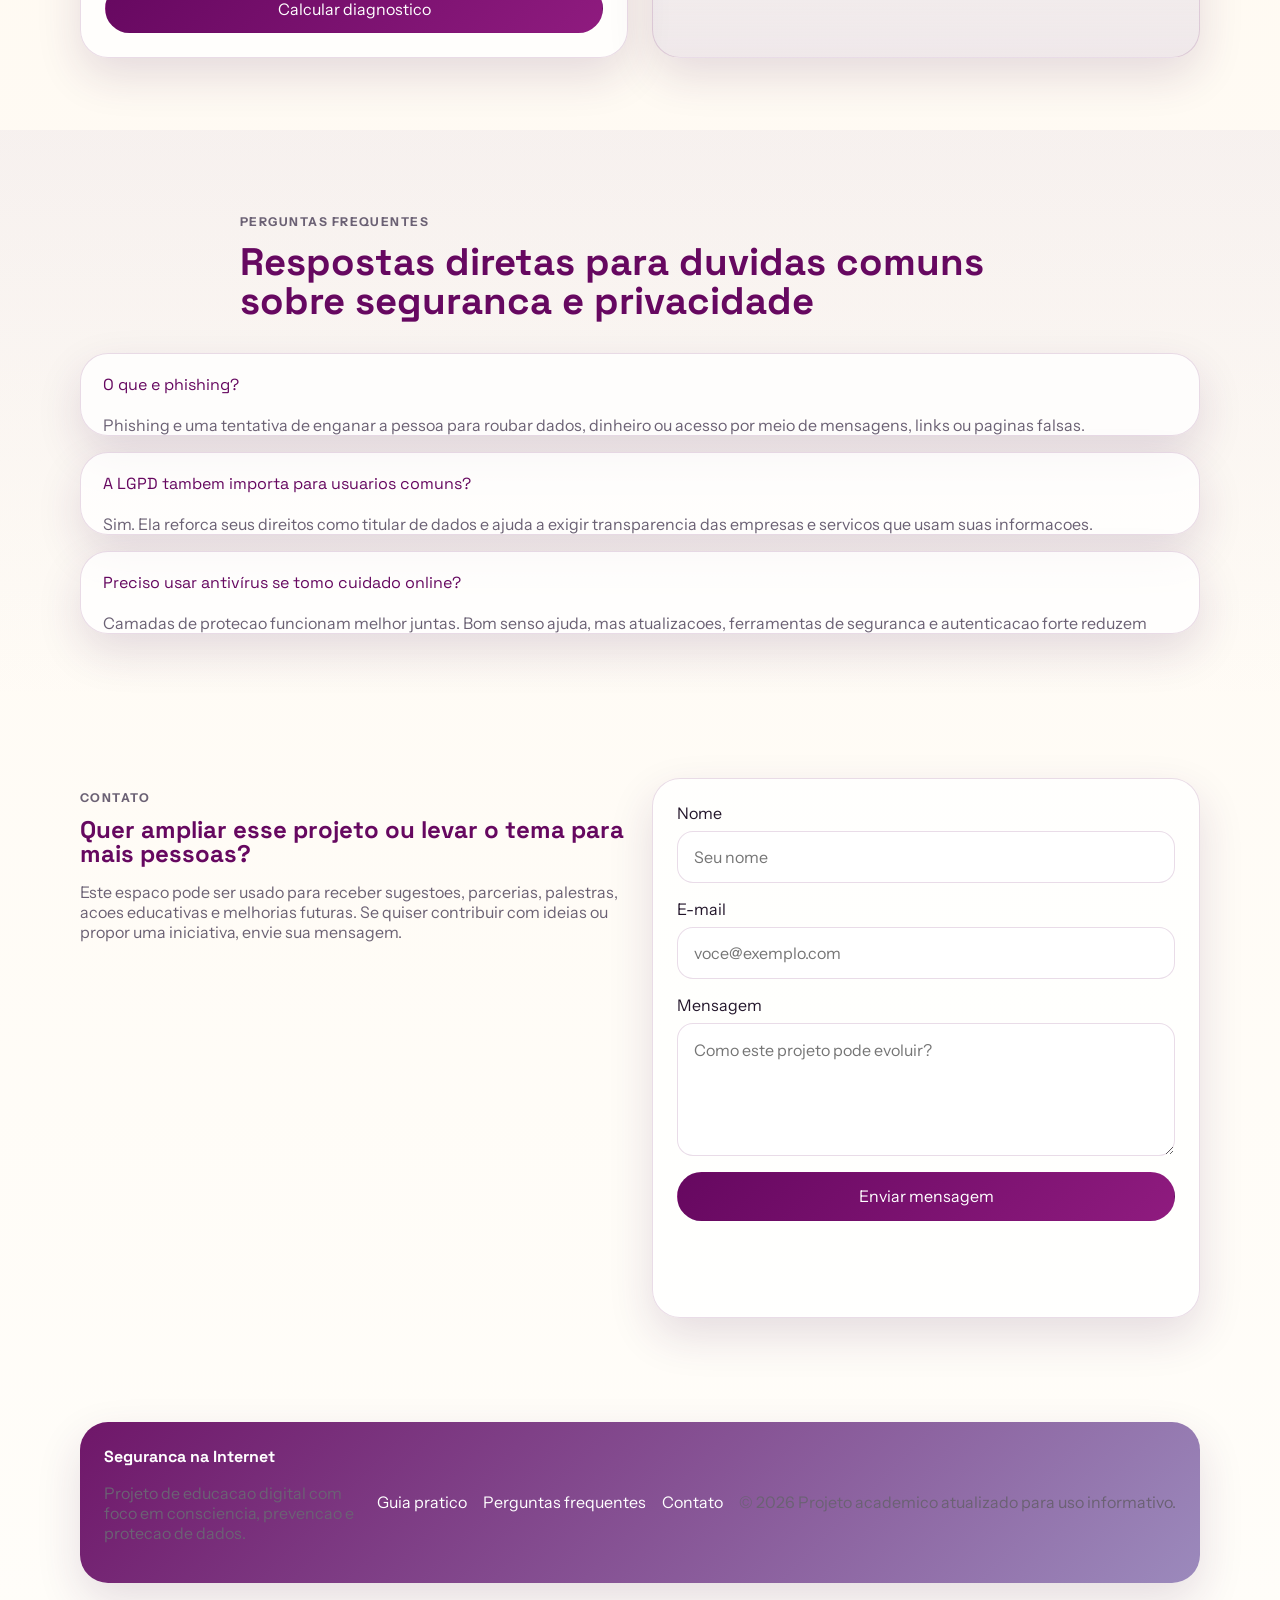
==== commit 43552d61: "Persist contact form draft locally" ====
--- a/app-main/index.html
+++ b/app-main/index.html
@@ -45,6 +45,12 @@
 <body>
   <a class="skip-link" href="#conteudo">Pular para o conteudo</a>
 
+  <form name="contato-site" data-netlify="true" netlify-honeypot="bot-field" hidden>
+    <input type="text" name="name">
+    <input type="email" name="email">
+    <textarea name="message"></textarea>
+  </form>
+
   <header class="site-header">
     <div class="container topbar">
       <a class="brand" href="#inicio" aria-label="Voltar ao inicio">
@@ -331,6 +337,7 @@
           class="contact-card"
           id="contact-form"
           name="contato-site"
+          action="/obrigado.html"
           method="POST"
           data-netlify="true"
           netlify-honeypot="bot-field"
@@ -356,6 +363,7 @@
             <textarea name="message" rows="5" placeholder="Como este projeto pode evoluir?" required></textarea>
           </label>
           <button class="button button-primary" type="submit">Enviar mensagem</button>
+          <p class="form-status" id="contact-status" aria-live="polite"></p>
           <p class="form-feedback" id="contact-feedback" aria-live="polite"></p>
         </form>
       </div>
--- a/app-main/style.css
+++ b/app-main/style.css
@@ -580,6 +580,13 @@
   font-weight: 600;
 }
 
+.form-status {
+  min-height: 1.25rem;
+  margin: -0.25rem 0 0;
+  color: var(--muted);
+  font-size: 0.95rem;
+}
+
 .site-footer {
   padding: 2rem 0 3rem;
 }
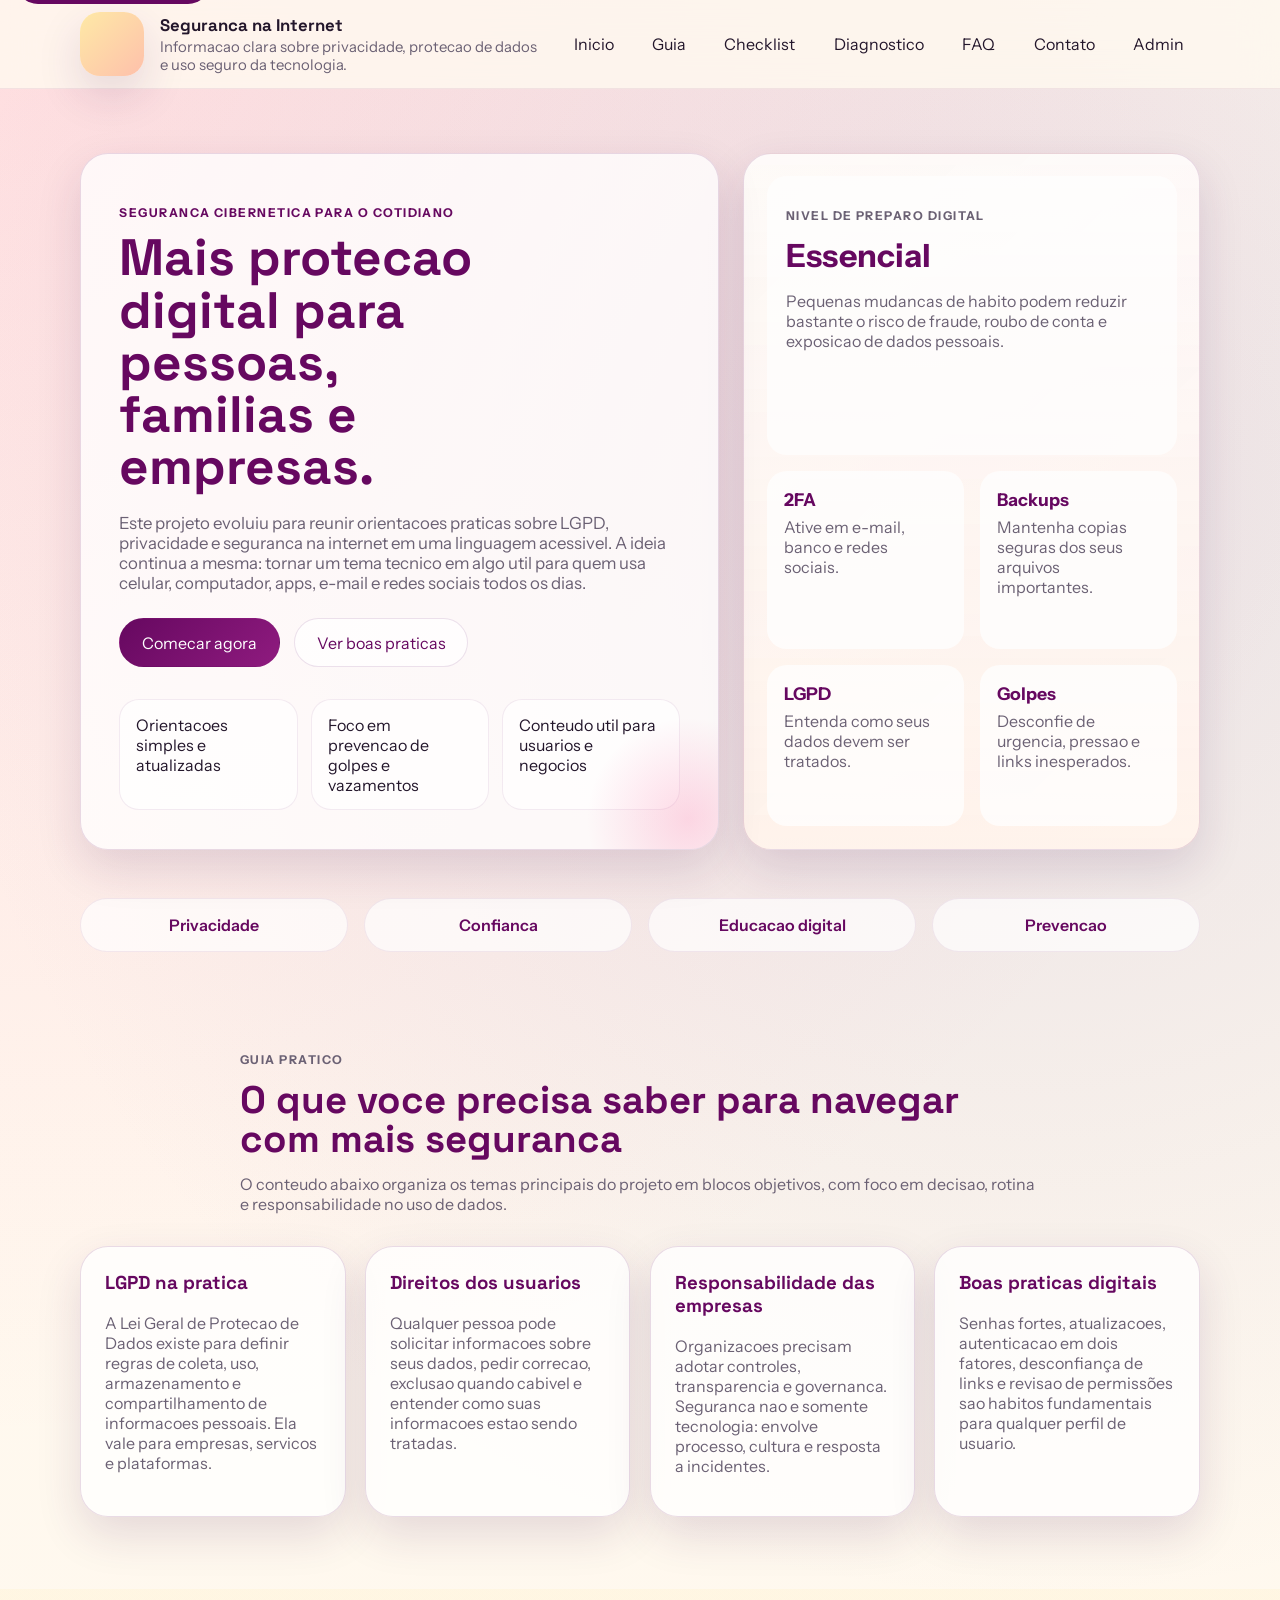
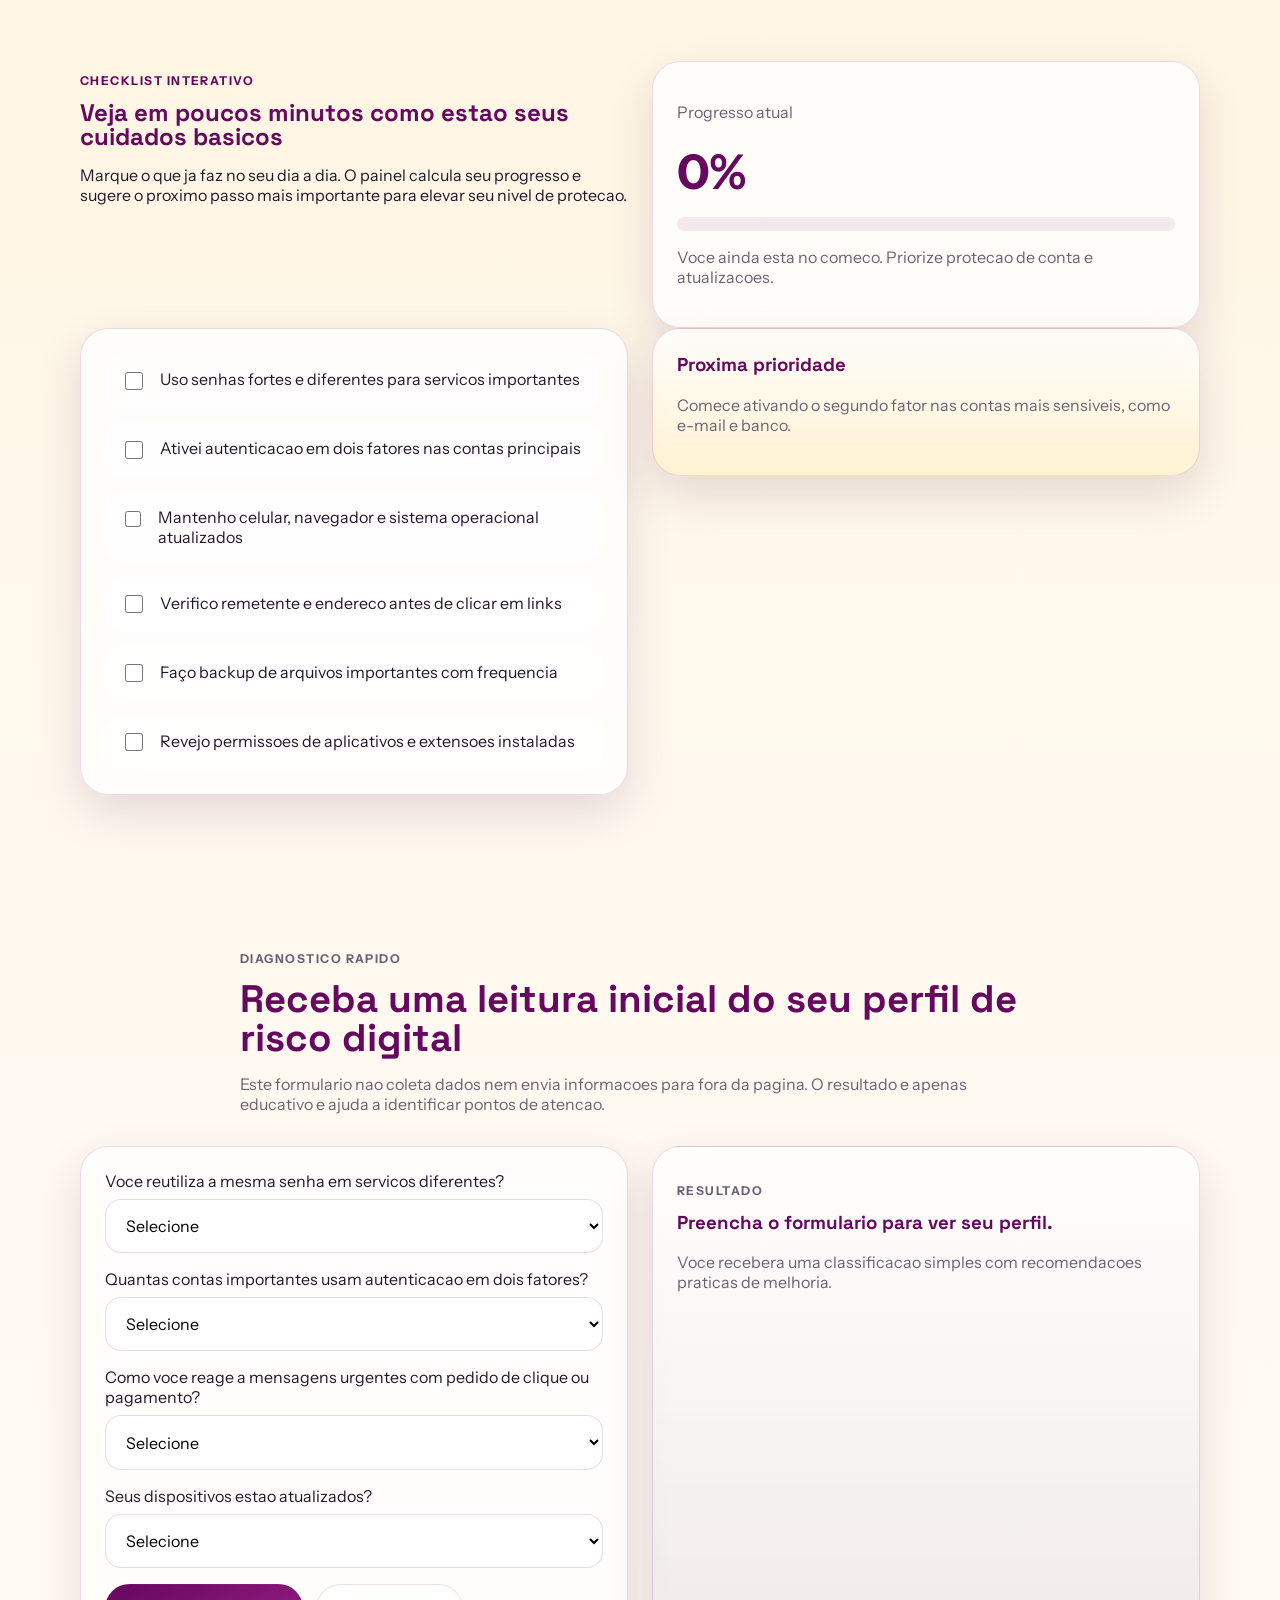
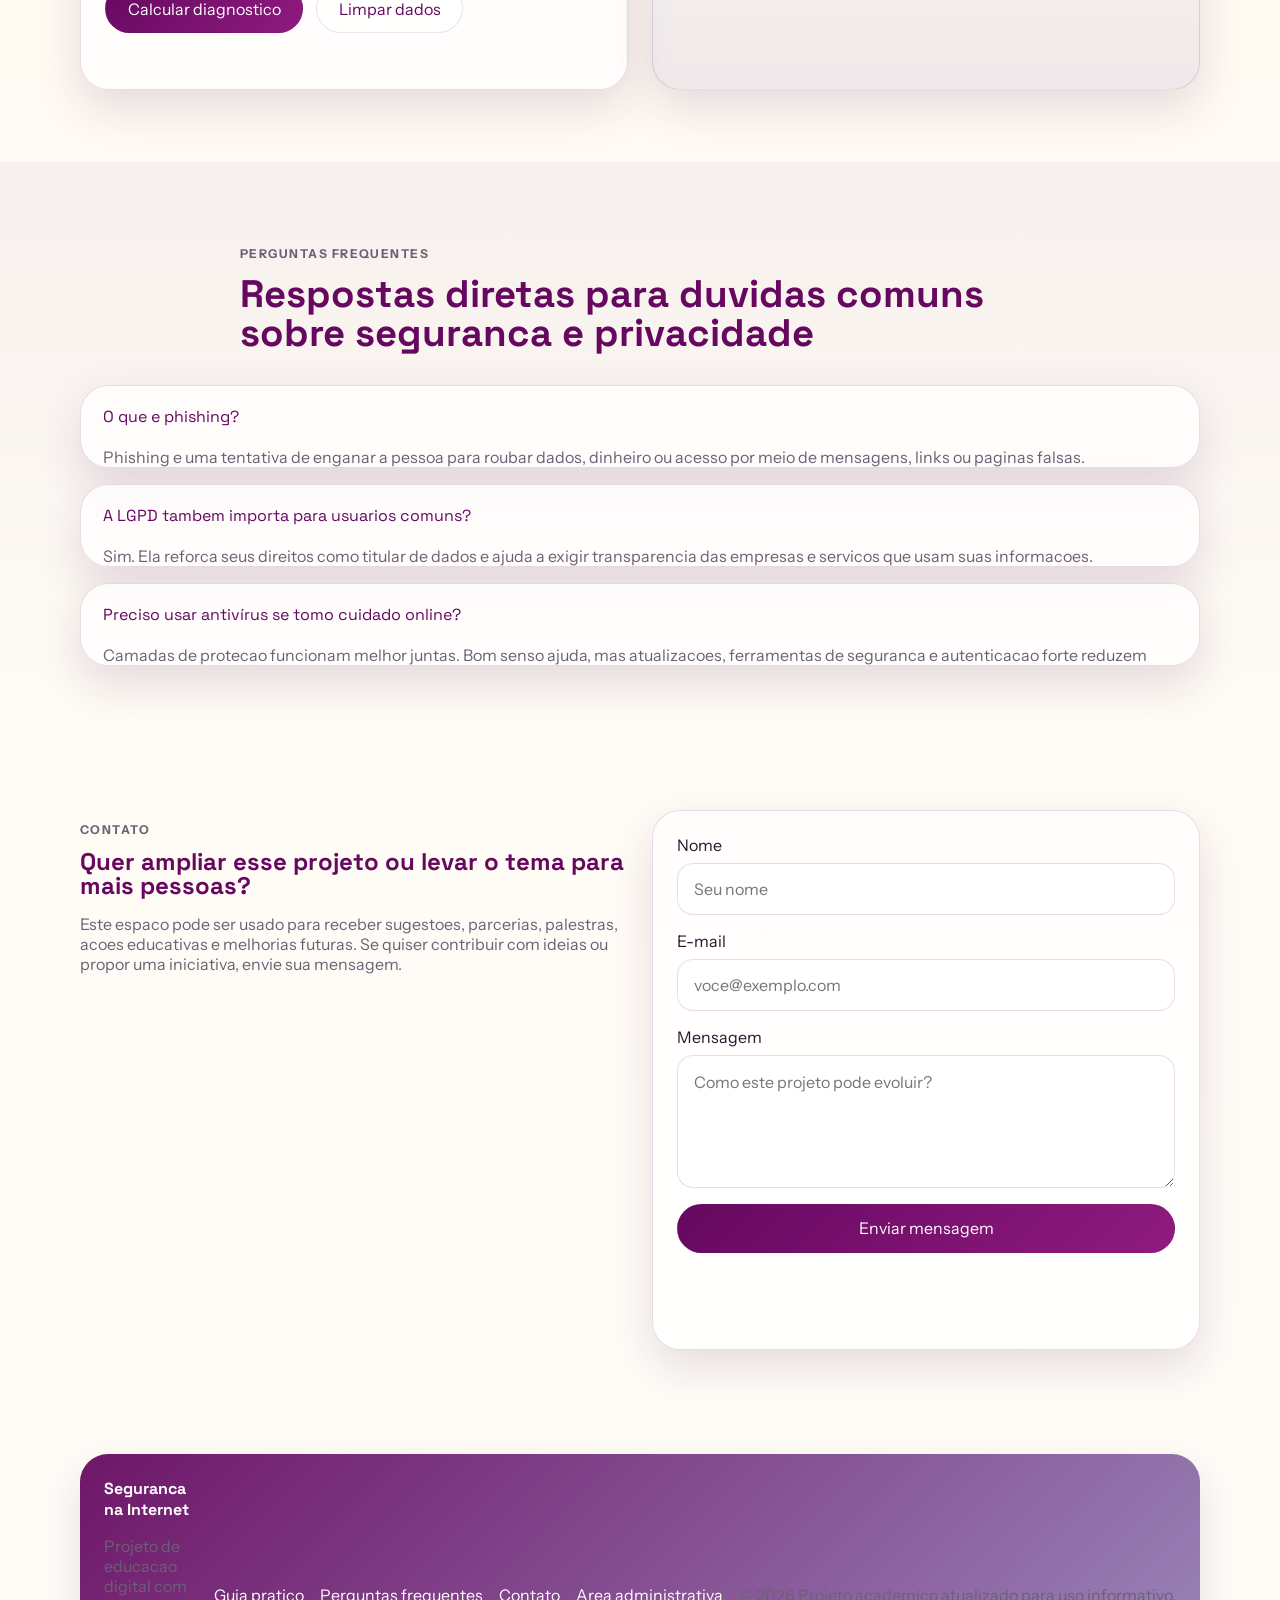
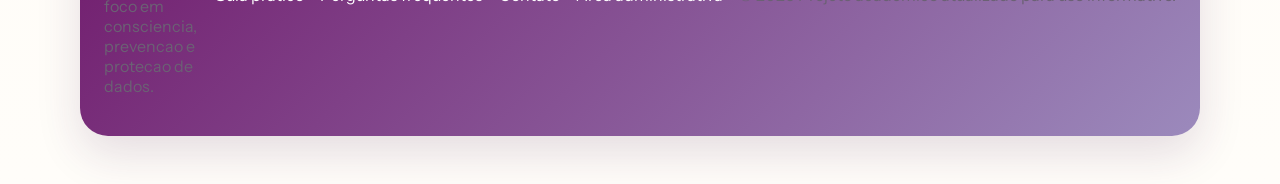
==== commit 8a6f8d8b: "Add diagnosis persistence and admin page" ====
--- a/app-main/index.html
+++ b/app-main/index.html
@@ -77,6 +77,7 @@
           <li><a href="#diagnostico">Diagnostico</a></li>
           <li><a href="#faq">FAQ</a></li>
           <li><a href="#contato">Contato</a></li>
+          <li><a href="admin.html">Admin</a></li>
         </ul>
       </nav>
     </div>
@@ -275,7 +276,11 @@
             </select>
           </label>
 
-          <button class="button button-primary" type="submit">Calcular diagnostico</button>
+          <div class="form-actions">
+            <button class="button button-primary" type="submit" id="risk-submit-button">Calcular diagnostico</button>
+            <button class="button button-secondary" type="button" id="risk-clear-button">Limpar dados</button>
+          </div>
+          <p class="form-status" id="risk-status" aria-live="polite"></p>
         </form>
 
         <aside class="result-card" id="risk-result" aria-live="polite">
@@ -380,6 +385,7 @@
         <a href="#guia">Guia pratico</a>
         <a href="#faq">Perguntas frequentes</a>
         <a href="#contato">Contato</a>
+        <a href="admin.html">Area administrativa</a>
       </div>
       <p class="footer-copy">&copy; <span id="current-year"></span> Projeto academico atualizado para uso informativo.</p>
     </div>
--- a/app-main/style.css
+++ b/app-main/style.css
@@ -496,6 +496,12 @@
   gap: 1rem;
 }
 
+.form-actions {
+  display: flex;
+  flex-wrap: wrap;
+  gap: 0.8rem;
+}
+
 .diagnostic-card label,
 .contact-card label {
   display: grid;
@@ -587,6 +593,57 @@
   font-size: 0.95rem;
 }
 
+.button[disabled] {
+  cursor: wait;
+  opacity: 0.75;
+  transform: none;
+}
+
+.button.is-loading::after {
+  content: "";
+  inline-size: 1rem;
+  block-size: 1rem;
+  border-radius: 999px;
+  border: 2px solid rgba(255, 255, 255, 0.45);
+  border-top-color: #fff;
+  animation: spin 800ms linear infinite;
+}
+
+.button-secondary.is-loading::after {
+  border-color: rgba(102, 8, 96, 0.2);
+  border-top-color: var(--plum);
+}
+
+.admin-hero {
+  margin-top: 2rem;
+}
+
+.admin-grid {
+  grid-template-columns: repeat(3, minmax(0, 1fr));
+}
+
+.admin-panel {
+  display: grid;
+  grid-template-columns: 1.3fr 1fr;
+  gap: 1.2rem;
+}
+
+.admin-steps {
+  margin: 1rem 0 0;
+  padding-left: 1.2rem;
+  color: var(--muted);
+}
+
+.admin-steps li + li {
+  margin-top: 0.65rem;
+}
+
+@keyframes spin {
+  to {
+    transform: rotate(360deg);
+  }
+}
+
 .site-footer {
   padding: 2rem 0 3rem;
 }
@@ -620,6 +677,8 @@
   .checklist-layout,
   .diagnostic-layout,
   .contact-layout,
+  .admin-grid,
+  .admin-panel,
   .footer-content,
   .trust-band-grid {
     grid-template-columns: 1fr 1fr;
@@ -673,6 +732,8 @@
   .checklist-layout,
   .diagnostic-layout,
   .contact-layout,
+  .admin-grid,
+  .admin-panel,
   .trust-band-grid {
     grid-template-columns: 1fr;
   }
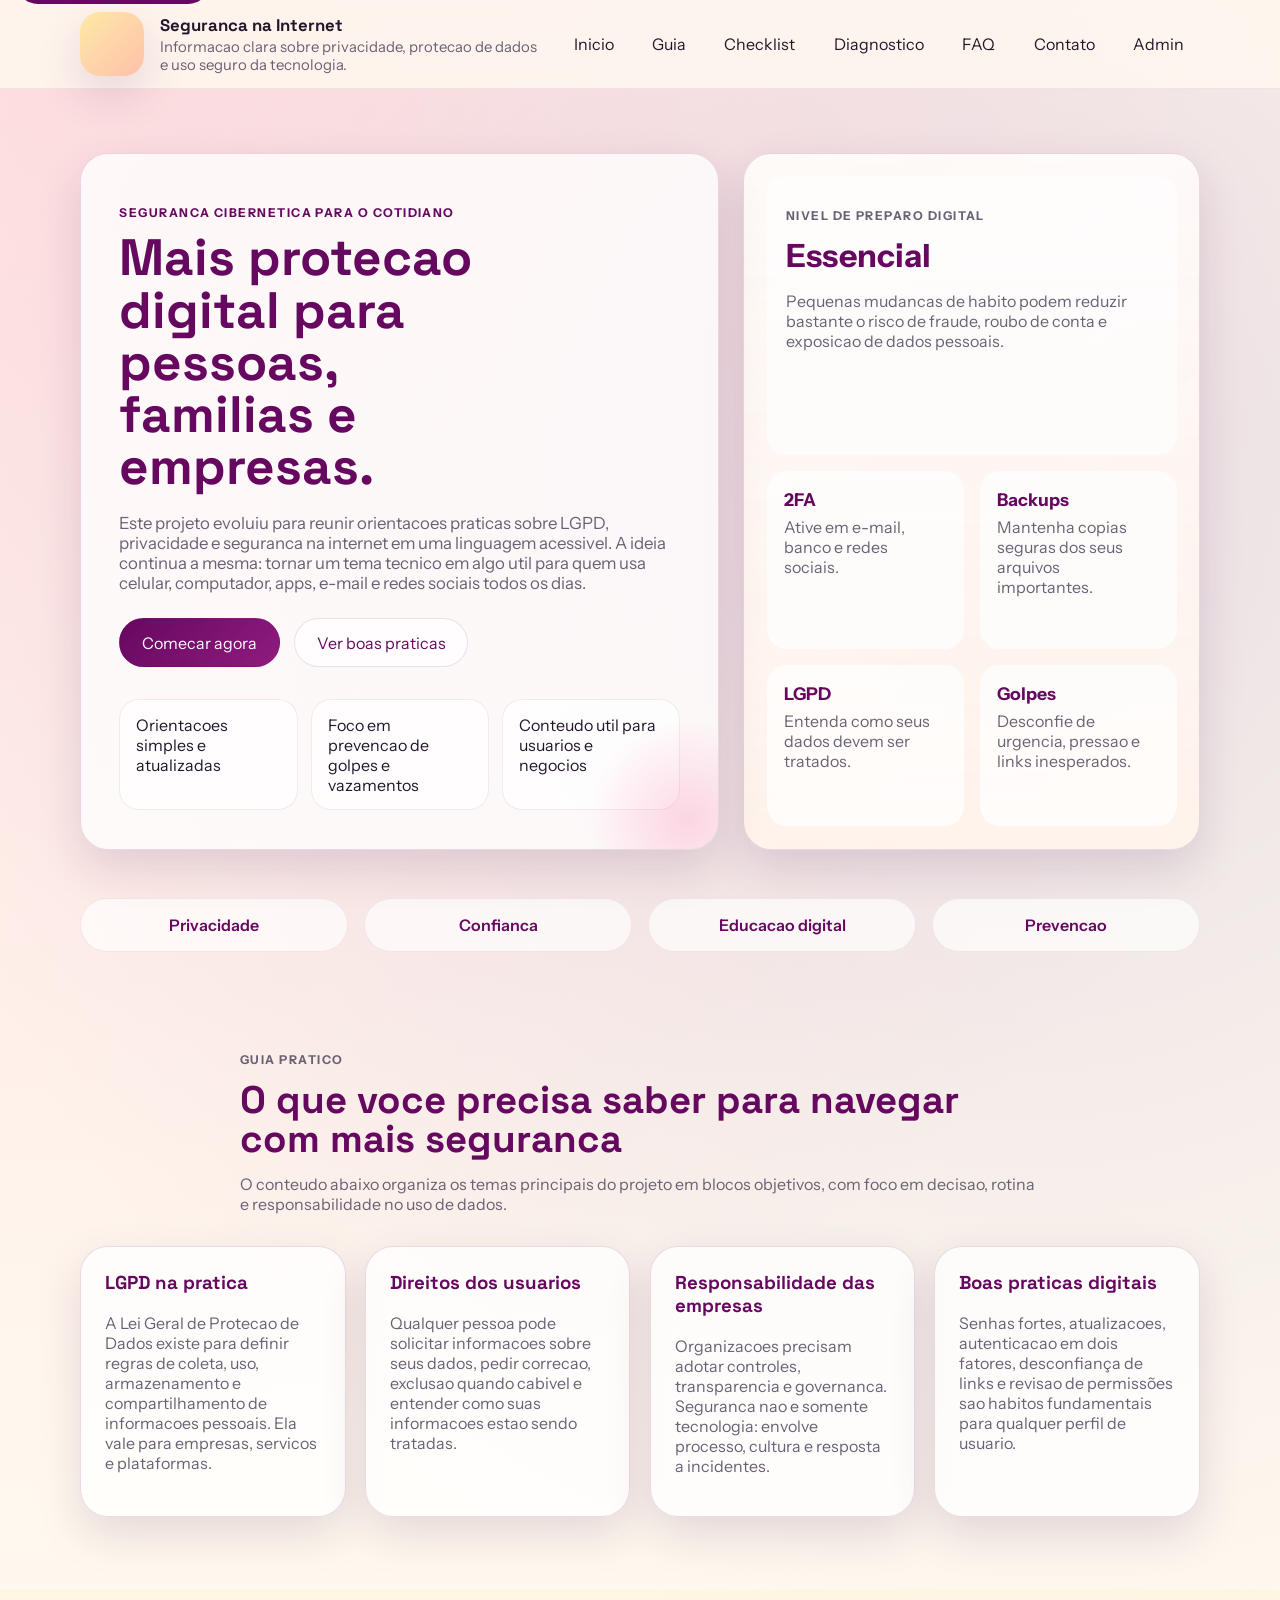
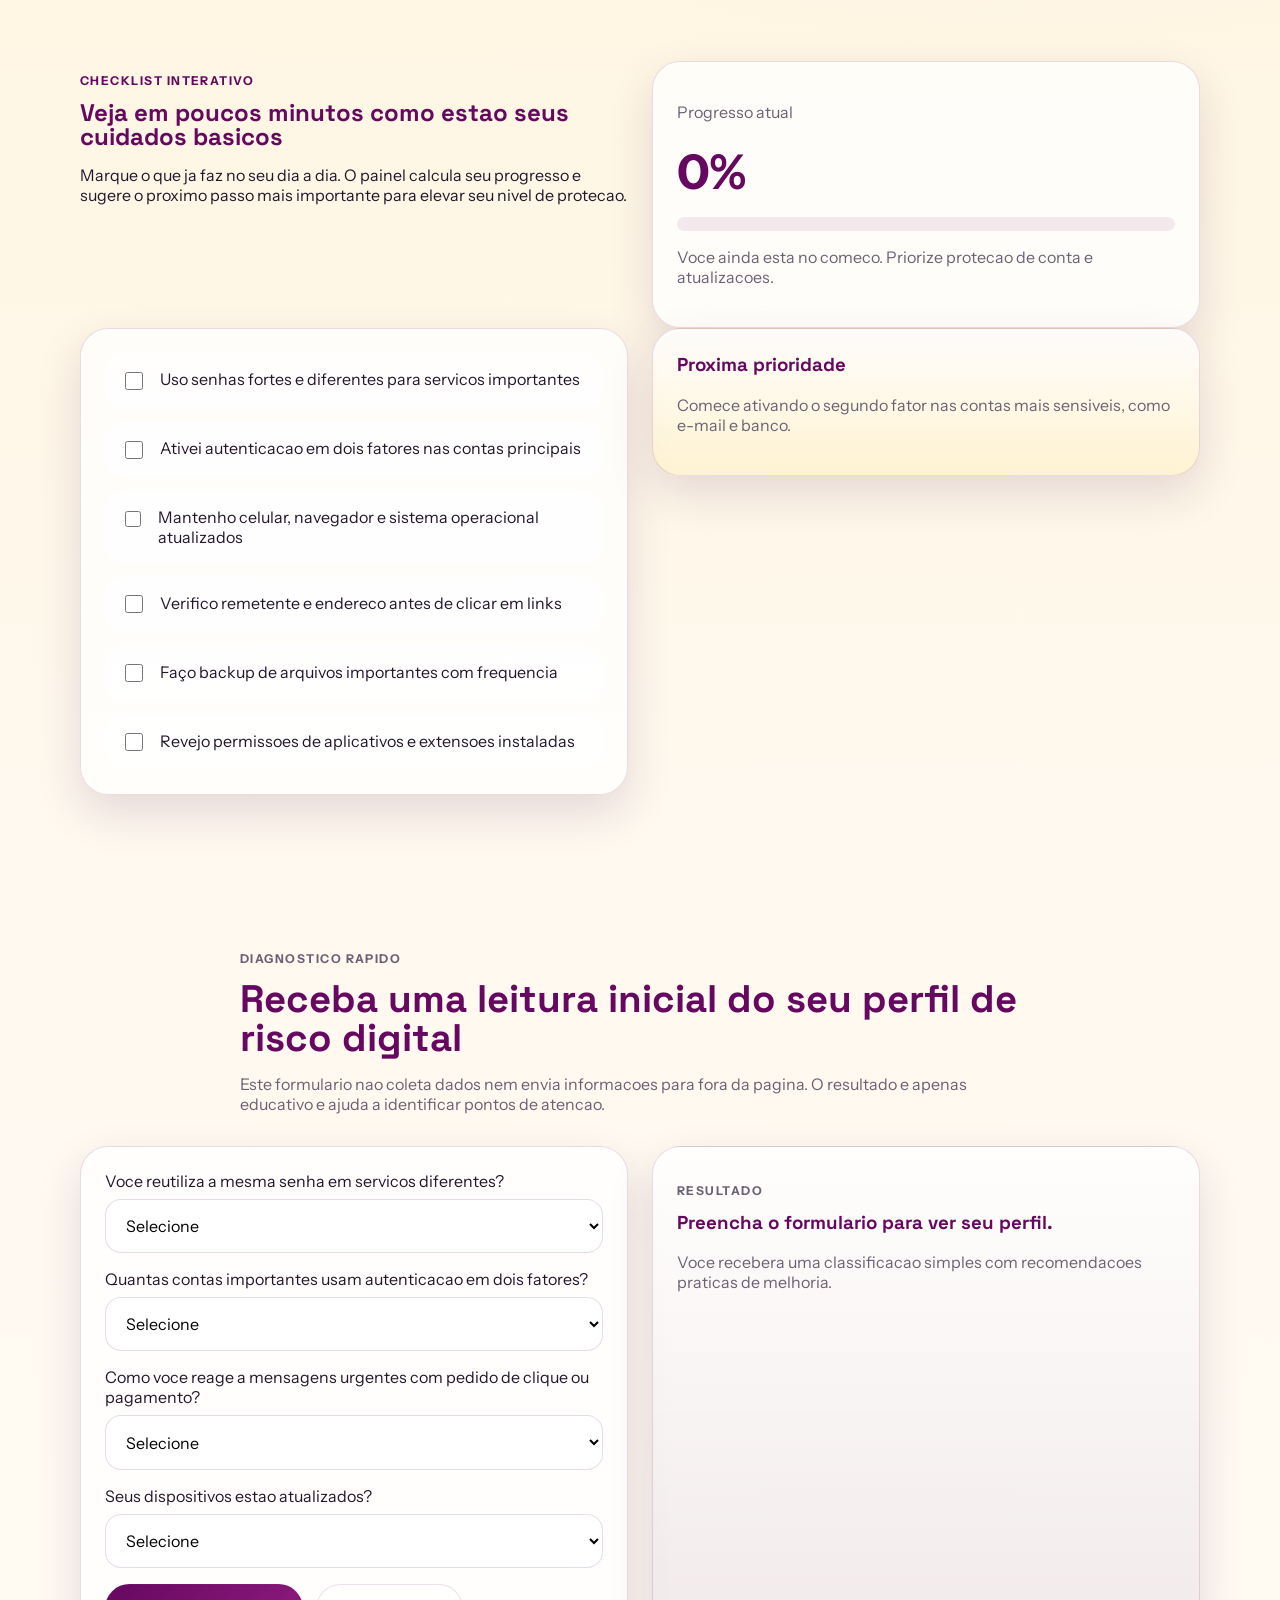
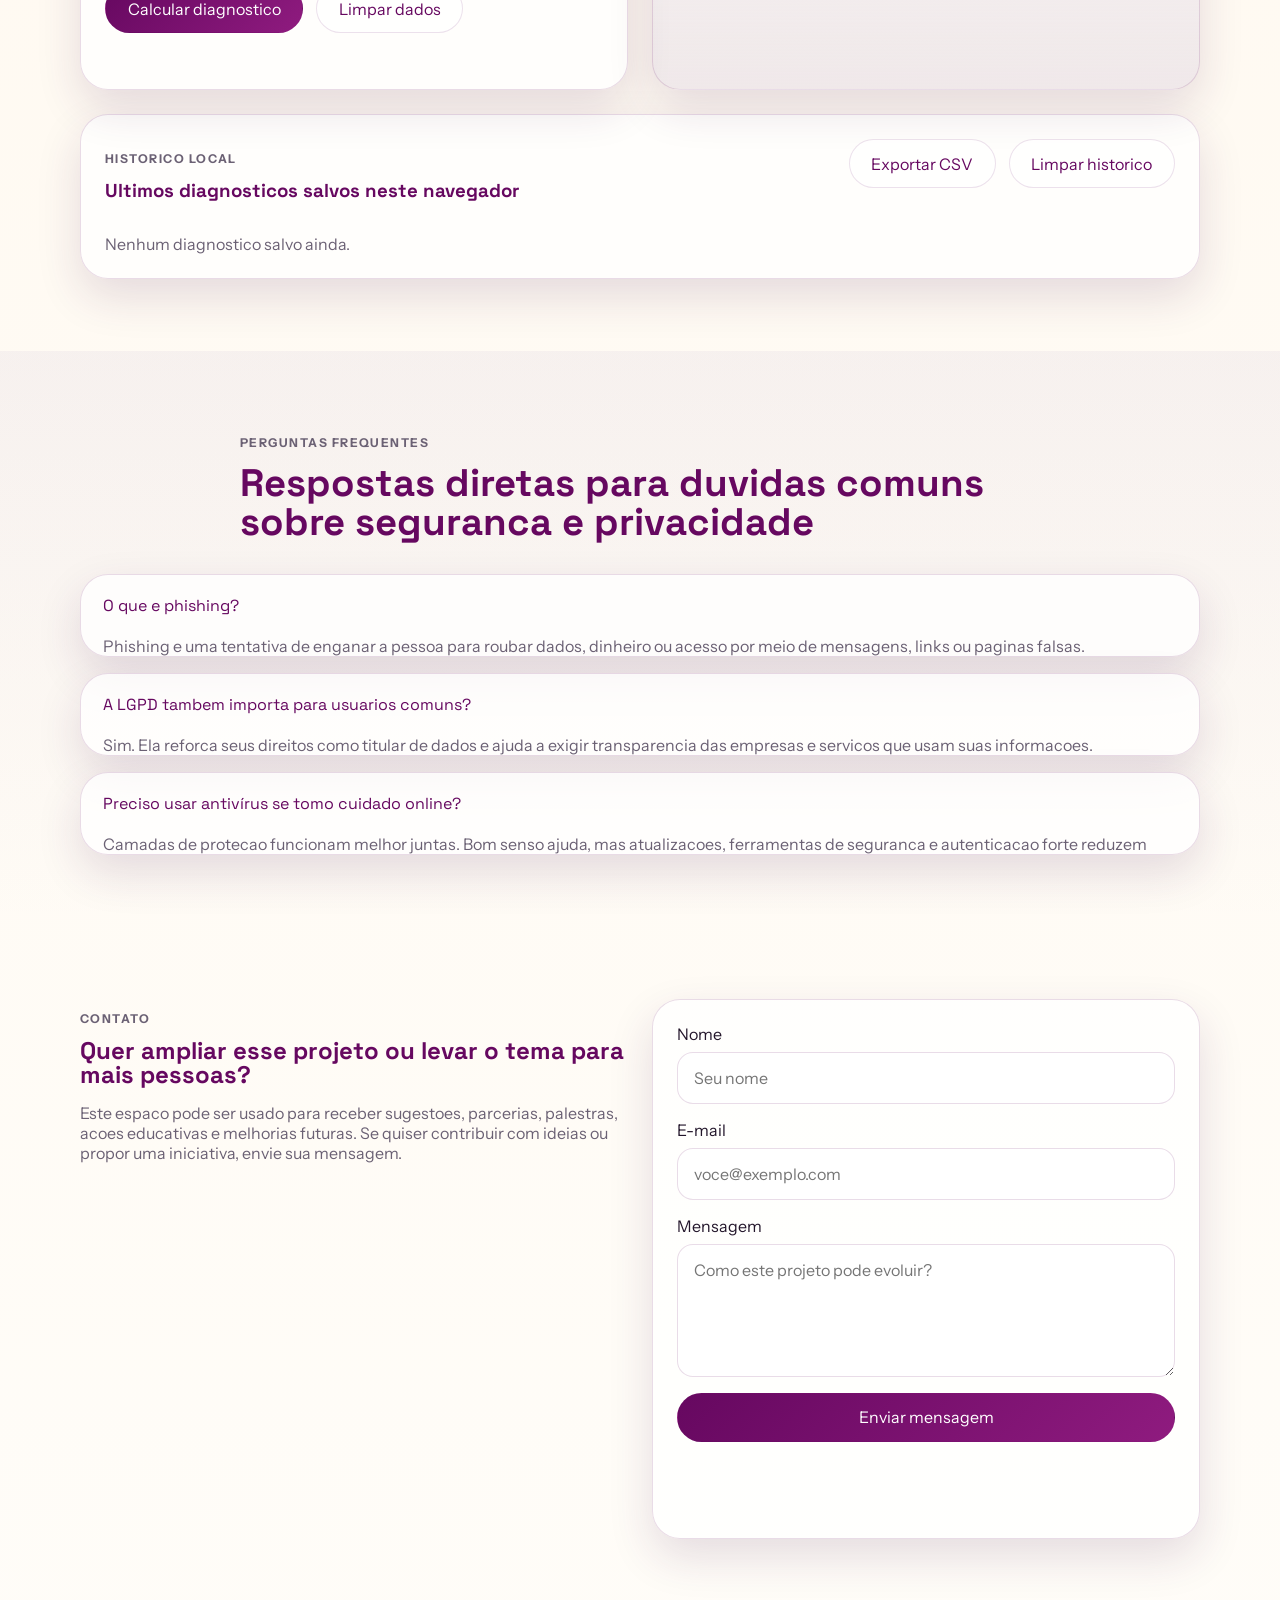
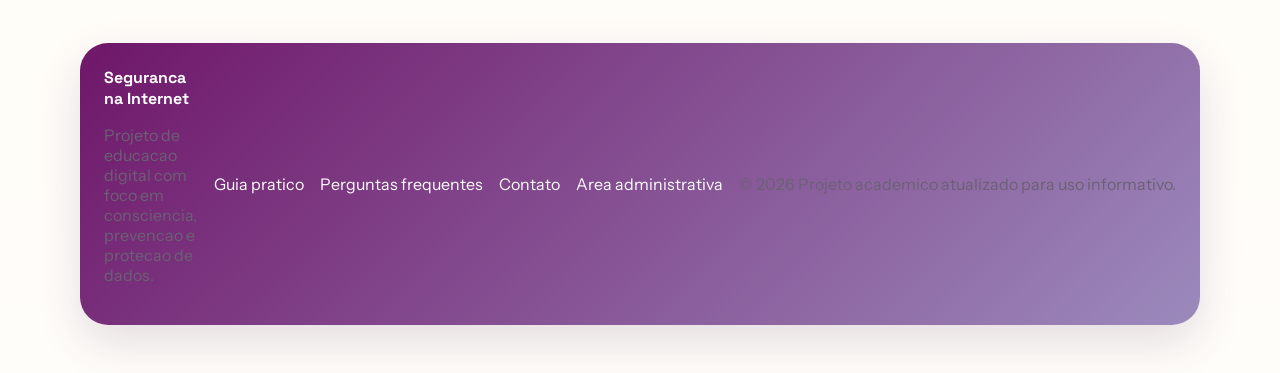
==== commit ea4f830f: "Add protected admin scaffold and diagnosis history" ====
--- a/app-main/index.html
+++ b/app-main/index.html
@@ -289,6 +289,25 @@
           <p>Voce recebera uma classificacao simples com recomendacoes praticas de melhoria.</p>
         </aside>
       </div>
+
+      <div class="container diagnosis-history-layout">
+        <article class="info-card history-card">
+          <div class="history-header">
+            <div>
+              <p class="eyebrow">Historico local</p>
+              <h3>Ultimos diagnosticos salvos neste navegador</h3>
+            </div>
+            <div class="form-actions">
+              <button class="button button-secondary" type="button" id="risk-export-button">Exportar CSV</button>
+              <button class="button button-secondary" type="button" id="risk-history-clear-button">Limpar historico</button>
+            </div>
+          </div>
+          <p class="form-status" id="risk-history-status" aria-live="polite"></p>
+          <div class="history-list" id="risk-history-list">
+            <p class="history-empty">Nenhum diagnostico salvo ainda.</p>
+          </div>
+        </article>
+      </div>
     </section>
 
     <section class="section section-soft" id="faq">
--- a/app-main/style.css
+++ b/app-main/style.css
@@ -502,6 +502,52 @@
   gap: 0.8rem;
 }
 
+.history-header {
+  display: flex;
+  justify-content: space-between;
+  align-items: flex-start;
+  gap: 1rem;
+}
+
+.history-card h3 {
+  margin: 0;
+  color: var(--plum);
+}
+
+.diagnosis-history-layout {
+  margin-top: 1.5rem;
+}
+
+.history-list {
+  display: grid;
+  gap: 0.9rem;
+  margin-top: 1rem;
+}
+
+.history-item {
+  display: grid;
+  gap: 0.35rem;
+  padding: 1rem;
+  border-radius: var(--radius-md);
+  background: rgba(255, 255, 255, 0.78);
+  border: 1px solid rgba(102, 8, 96, 0.08);
+}
+
+.history-item strong {
+  color: var(--plum);
+}
+
+.history-item span,
+.history-item p,
+.history-empty,
+.status-list {
+  color: var(--muted);
+}
+
+.history-empty {
+  margin: 0;
+}
+
 .diagnostic-card label,
 .contact-card label {
   display: grid;
@@ -628,6 +674,12 @@
   gap: 1.2rem;
 }
 
+.admin-panel-private {
+  display: grid;
+  grid-template-columns: 1fr;
+  gap: 1.2rem;
+}
+
 .admin-steps {
   margin: 1rem 0 0;
   padding-left: 1.2rem;
@@ -636,6 +688,48 @@
 
 .admin-steps li + li {
   margin-top: 0.65rem;
+}
+
+.status-card {
+  position: relative;
+  overflow: hidden;
+}
+
+.status-ready {
+  background: linear-gradient(180deg, rgba(255, 255, 255, 0.9), rgba(254, 233, 166, 0.24));
+}
+
+.status-pending {
+  background: linear-gradient(180deg, rgba(255, 255, 255, 0.9), rgba(250, 88, 148, 0.14));
+}
+
+.status-list {
+  list-style: none;
+  padding: 0;
+  margin: 1rem 0 0;
+  display: grid;
+  gap: 0.75rem;
+}
+
+.status-list li {
+  display: flex;
+  align-items: center;
+  gap: 0.7rem;
+}
+
+.status-dot {
+  inline-size: 0.8rem;
+  block-size: 0.8rem;
+  border-radius: 999px;
+  display: inline-block;
+}
+
+.status-ready-dot {
+  background: #2c9f68;
+}
+
+.status-pending-dot {
+  background: #fa5894;
 }
 
 @keyframes spin {
@@ -679,6 +773,7 @@
   .contact-layout,
   .admin-grid,
   .admin-panel,
+  .admin-panel-private,
   .footer-content,
   .trust-band-grid {
     grid-template-columns: 1fr 1fr;
@@ -734,8 +829,13 @@
   .contact-layout,
   .admin-grid,
   .admin-panel,
+  .admin-panel-private,
   .trust-band-grid {
     grid-template-columns: 1fr;
+  }
+
+  .history-header {
+    flex-direction: column;
   }
 
   .site-nav ul {
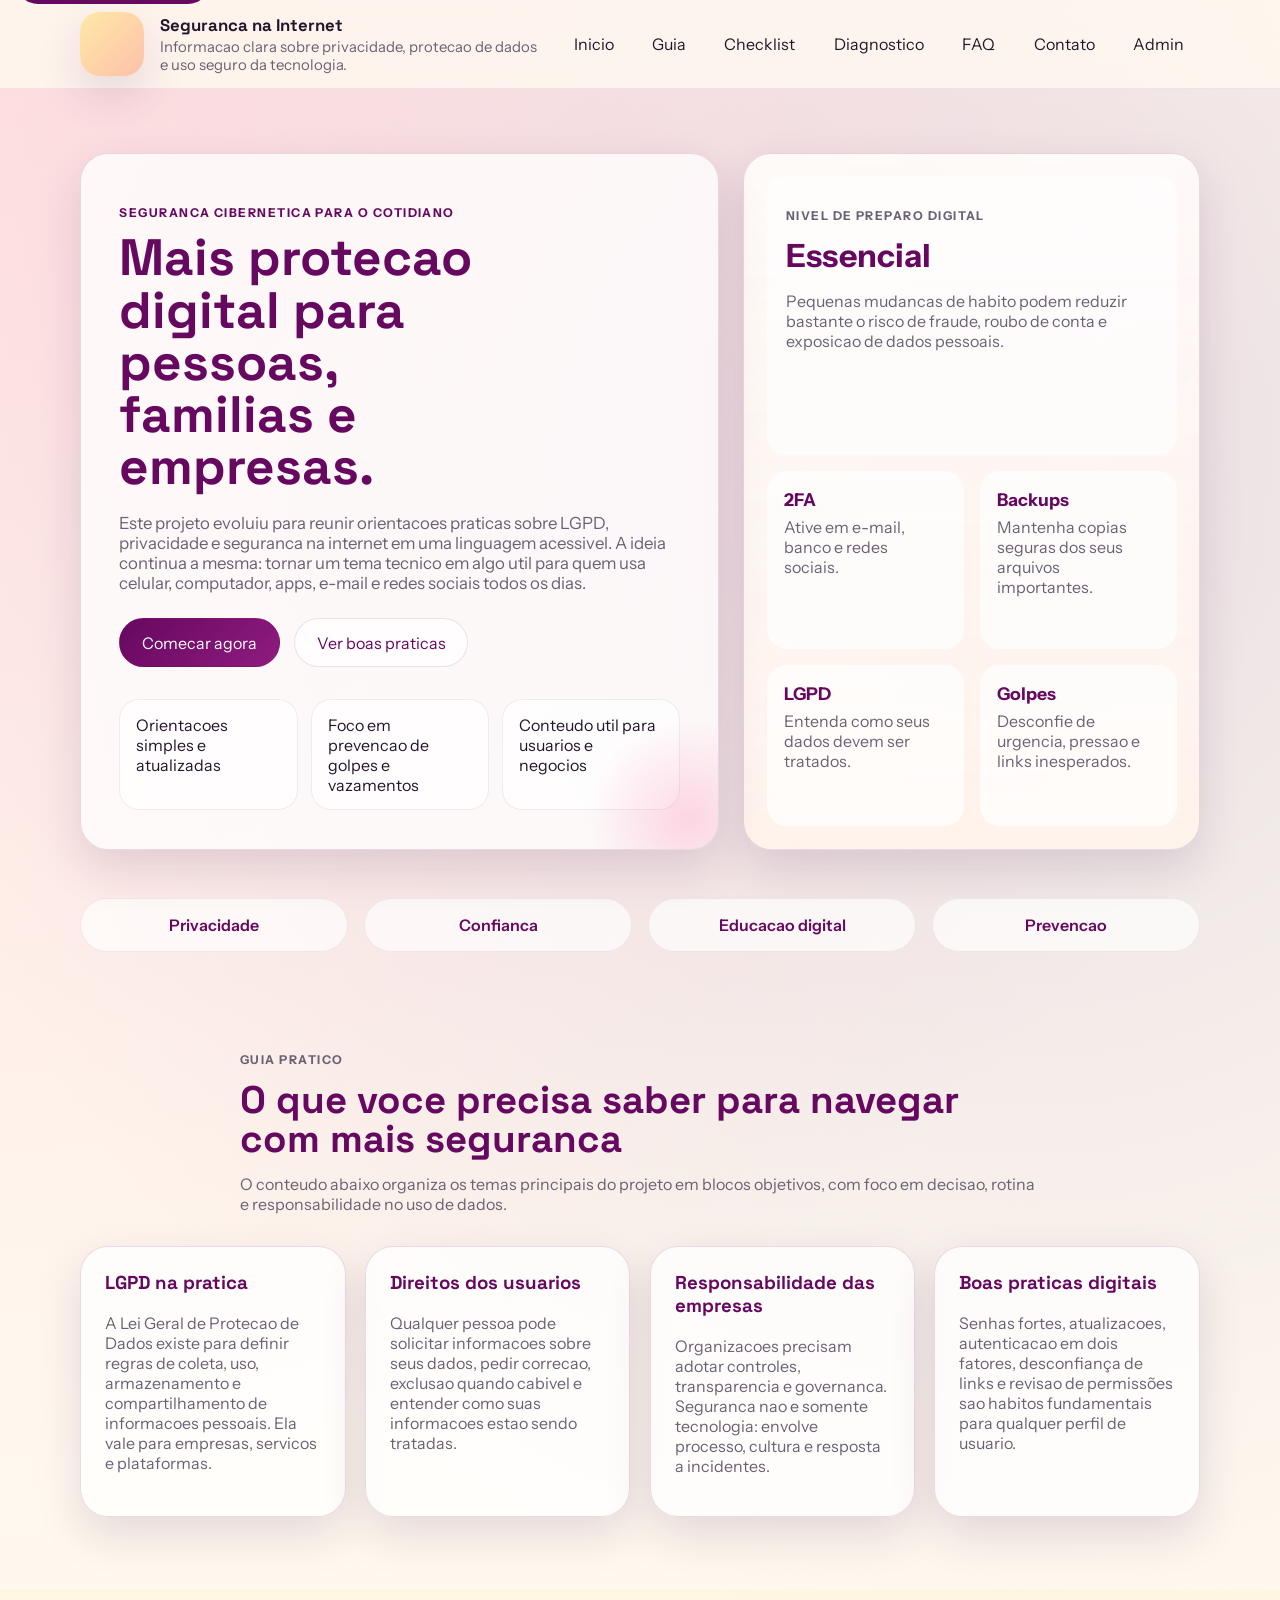
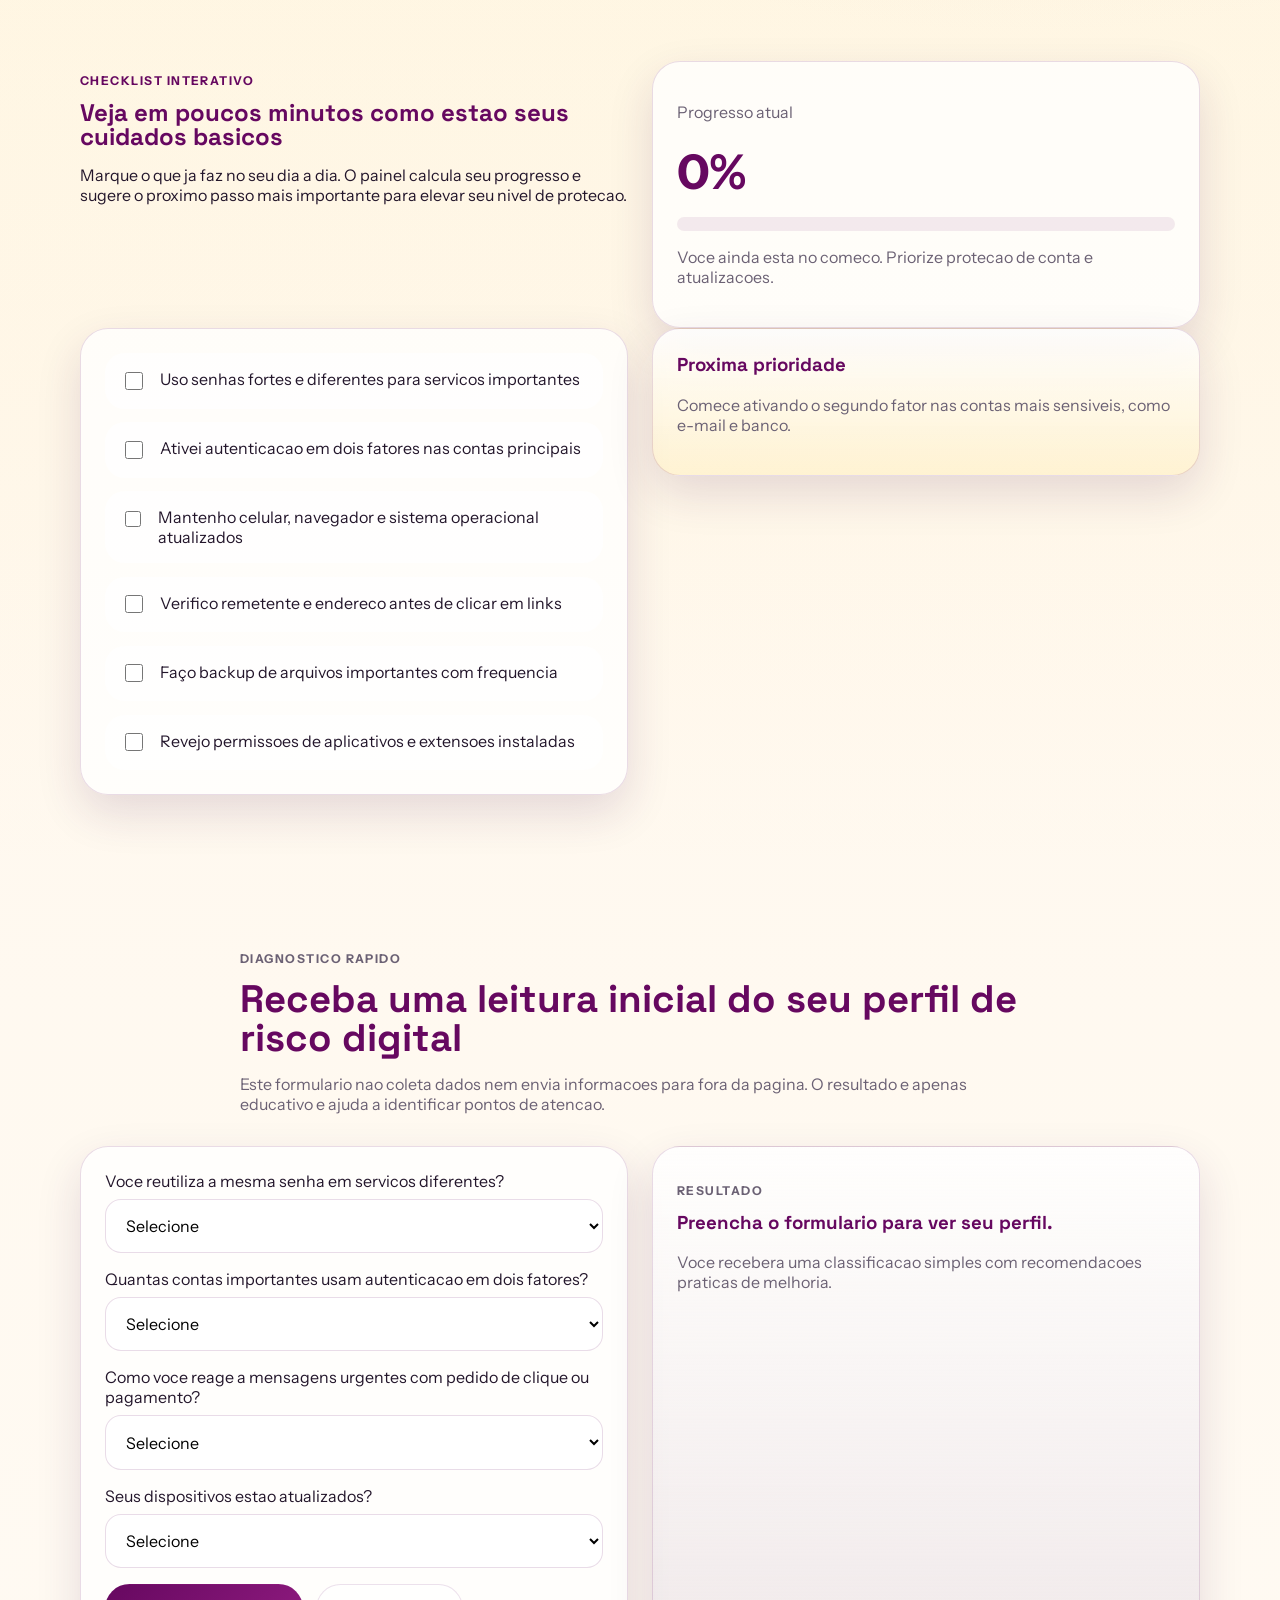
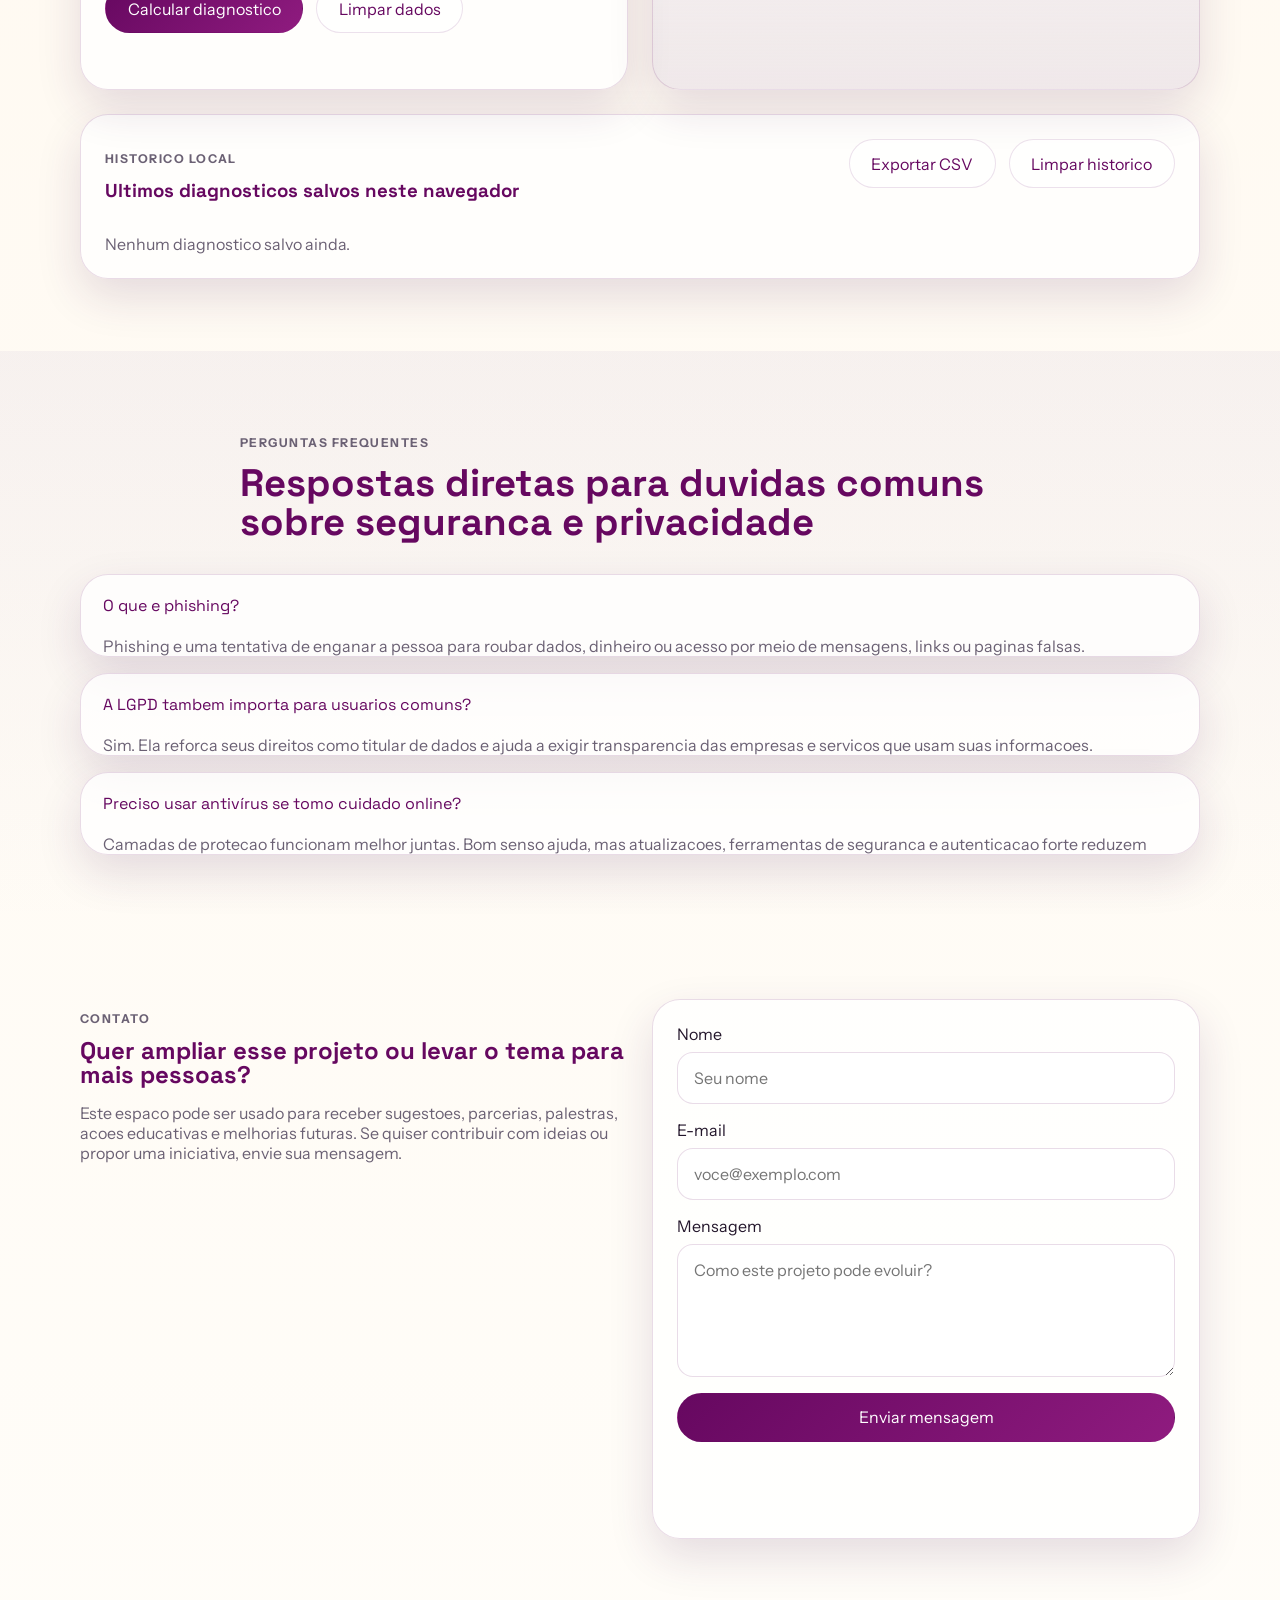
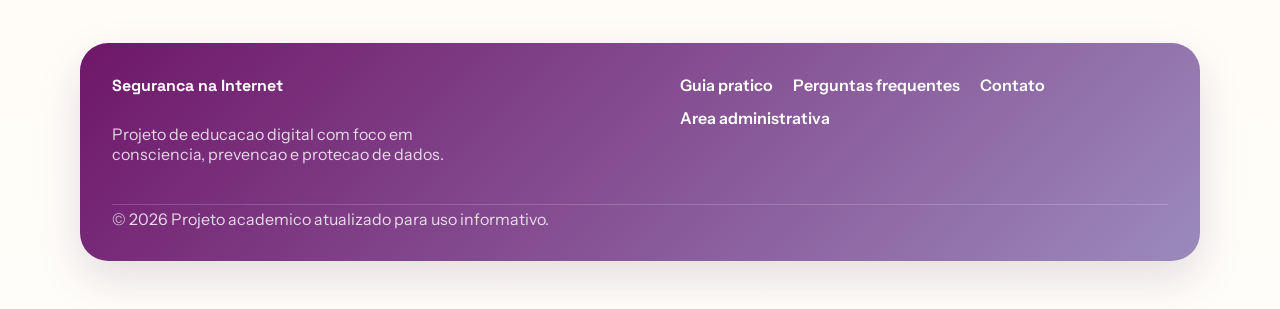
==== commit 947f5813: "Fix footer layout and contrast" ====
--- a/app-main/index.html
+++ b/app-main/index.html
@@ -396,16 +396,16 @@
 
   <footer class="site-footer">
     <div class="container footer-content">
-      <div>
+      <div class="footer-brand">
         <strong>Seguranca na Internet</strong>
         <p>Projeto de educacao digital com foco em consciencia, prevencao e protecao de dados.</p>
       </div>
-      <div class="footer-meta">
+      <nav class="footer-meta" aria-label="Links do rodape">
         <a href="#guia">Guia pratico</a>
         <a href="#faq">Perguntas frequentes</a>
         <a href="#contato">Contato</a>
         <a href="admin.html">Area administrativa</a>
-      </div>
+      </nav>
       <p class="footer-copy">&copy; <span id="current-year"></span> Projeto academico atualizado para uso informativo.</p>
     </div>
   </footer>
--- a/app-main/style.css
+++ b/app-main/style.css
@@ -744,24 +744,48 @@
 
 .footer-content {
   display: grid;
-  grid-template-columns: 1.4fr auto auto;
-  gap: 1rem;
-  align-items: center;
-  padding: 1.5rem;
+  grid-template-columns: minmax(0, 1.1fr) minmax(0, 1fr);
+  gap: 1.5rem 2rem;
+  align-items: start;
+  padding: 2rem;
   border-radius: var(--radius-lg);
   background: linear-gradient(135deg, rgba(102, 8, 96, 0.94), rgba(147, 128, 183, 0.92));
   color: #fff;
   box-shadow: var(--shadow);
 }
 
+.footer-brand {
+  max-width: 22rem;
+}
+
+.footer-brand strong {
+  display: inline-block;
+  margin-bottom: 0.75rem;
+}
+
+.site-footer p {
+  color: rgba(255, 255, 255, 0.82);
+}
+
 .footer-meta {
   display: flex;
   flex-wrap: wrap;
-  gap: 1rem;
+  gap: 0.85rem 1.25rem;
+  align-content: start;
+}
+
+.footer-meta a {
+  color: #fff;
+  font-weight: 600;
 }
 
 .footer-copy {
-  text-align: right;
+  grid-column: 1 / -1;
+  margin: 0;
+  padding-top: 0.25rem;
+  border-top: 1px solid rgba(255, 255, 255, 0.18);
+  text-align: left;
+  color: rgba(255, 255, 255, 0.72);
 }
 
 @media (max-width: 980px) {
